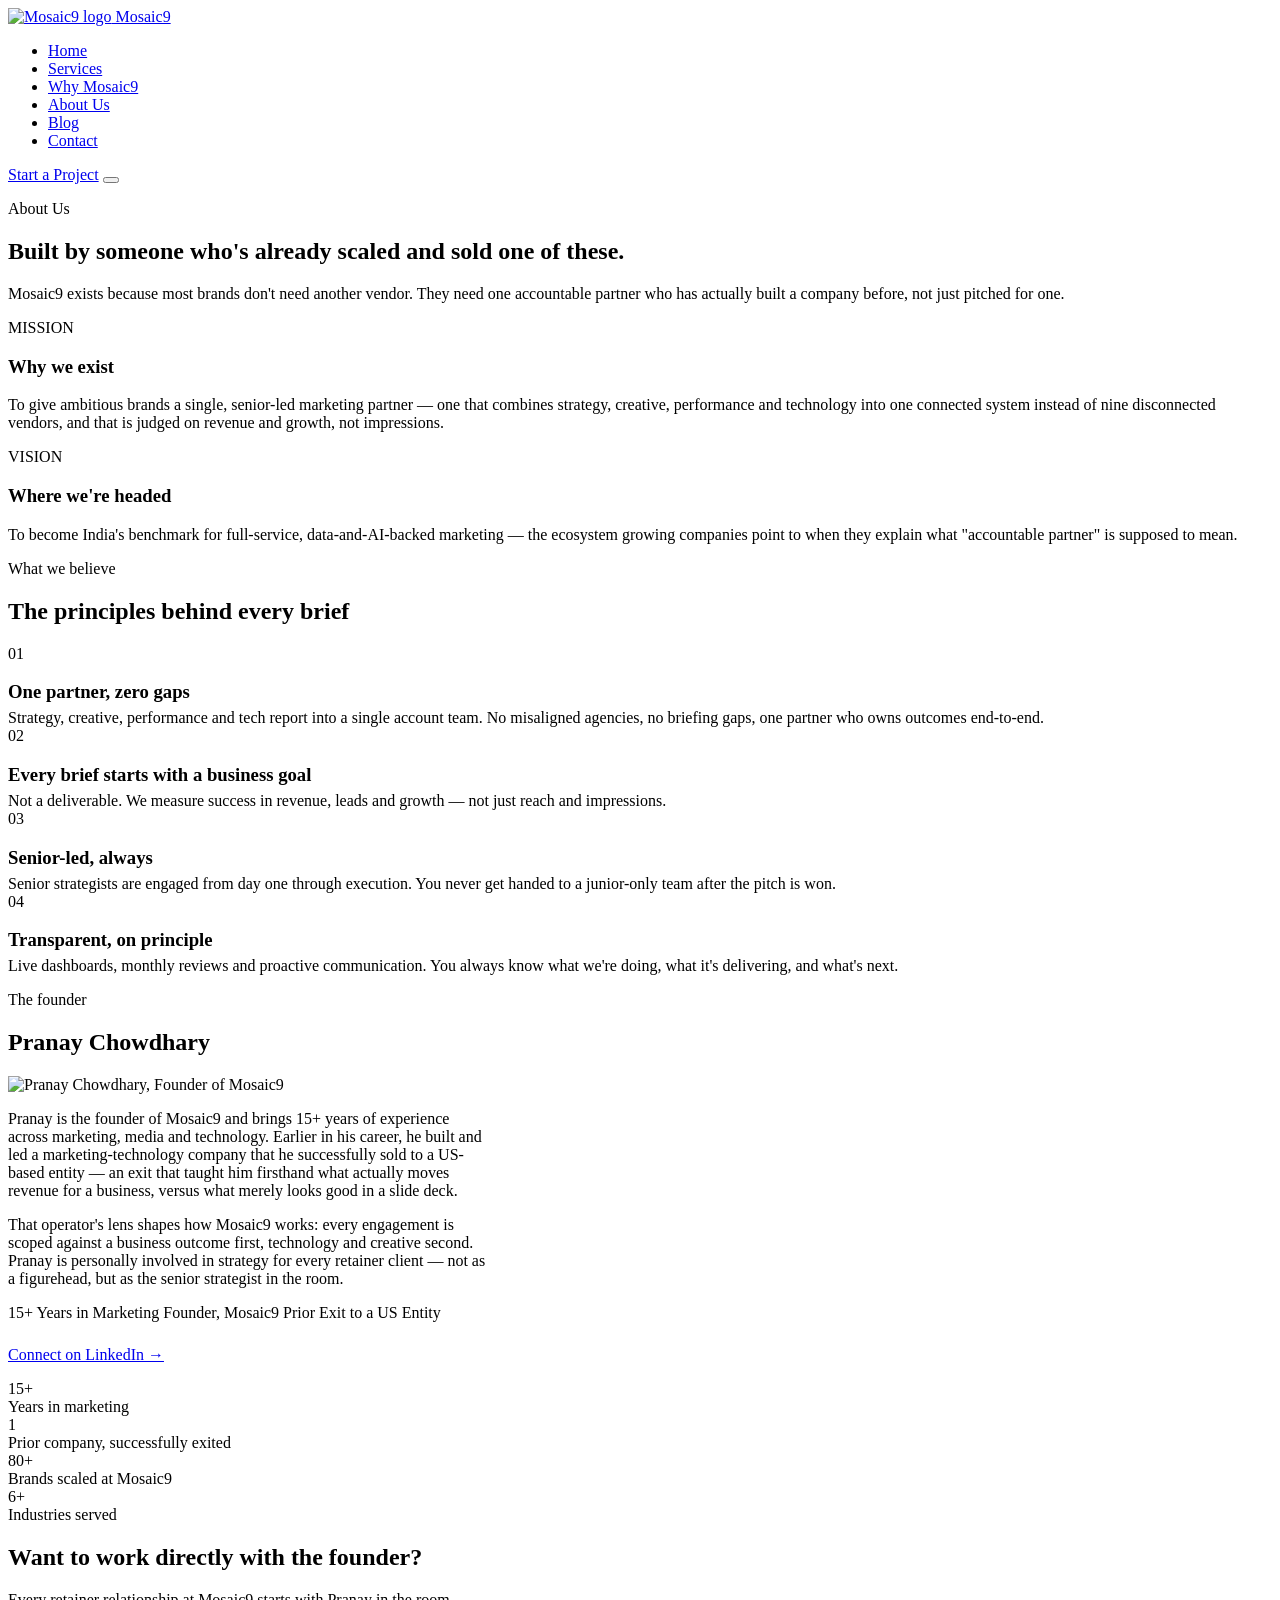
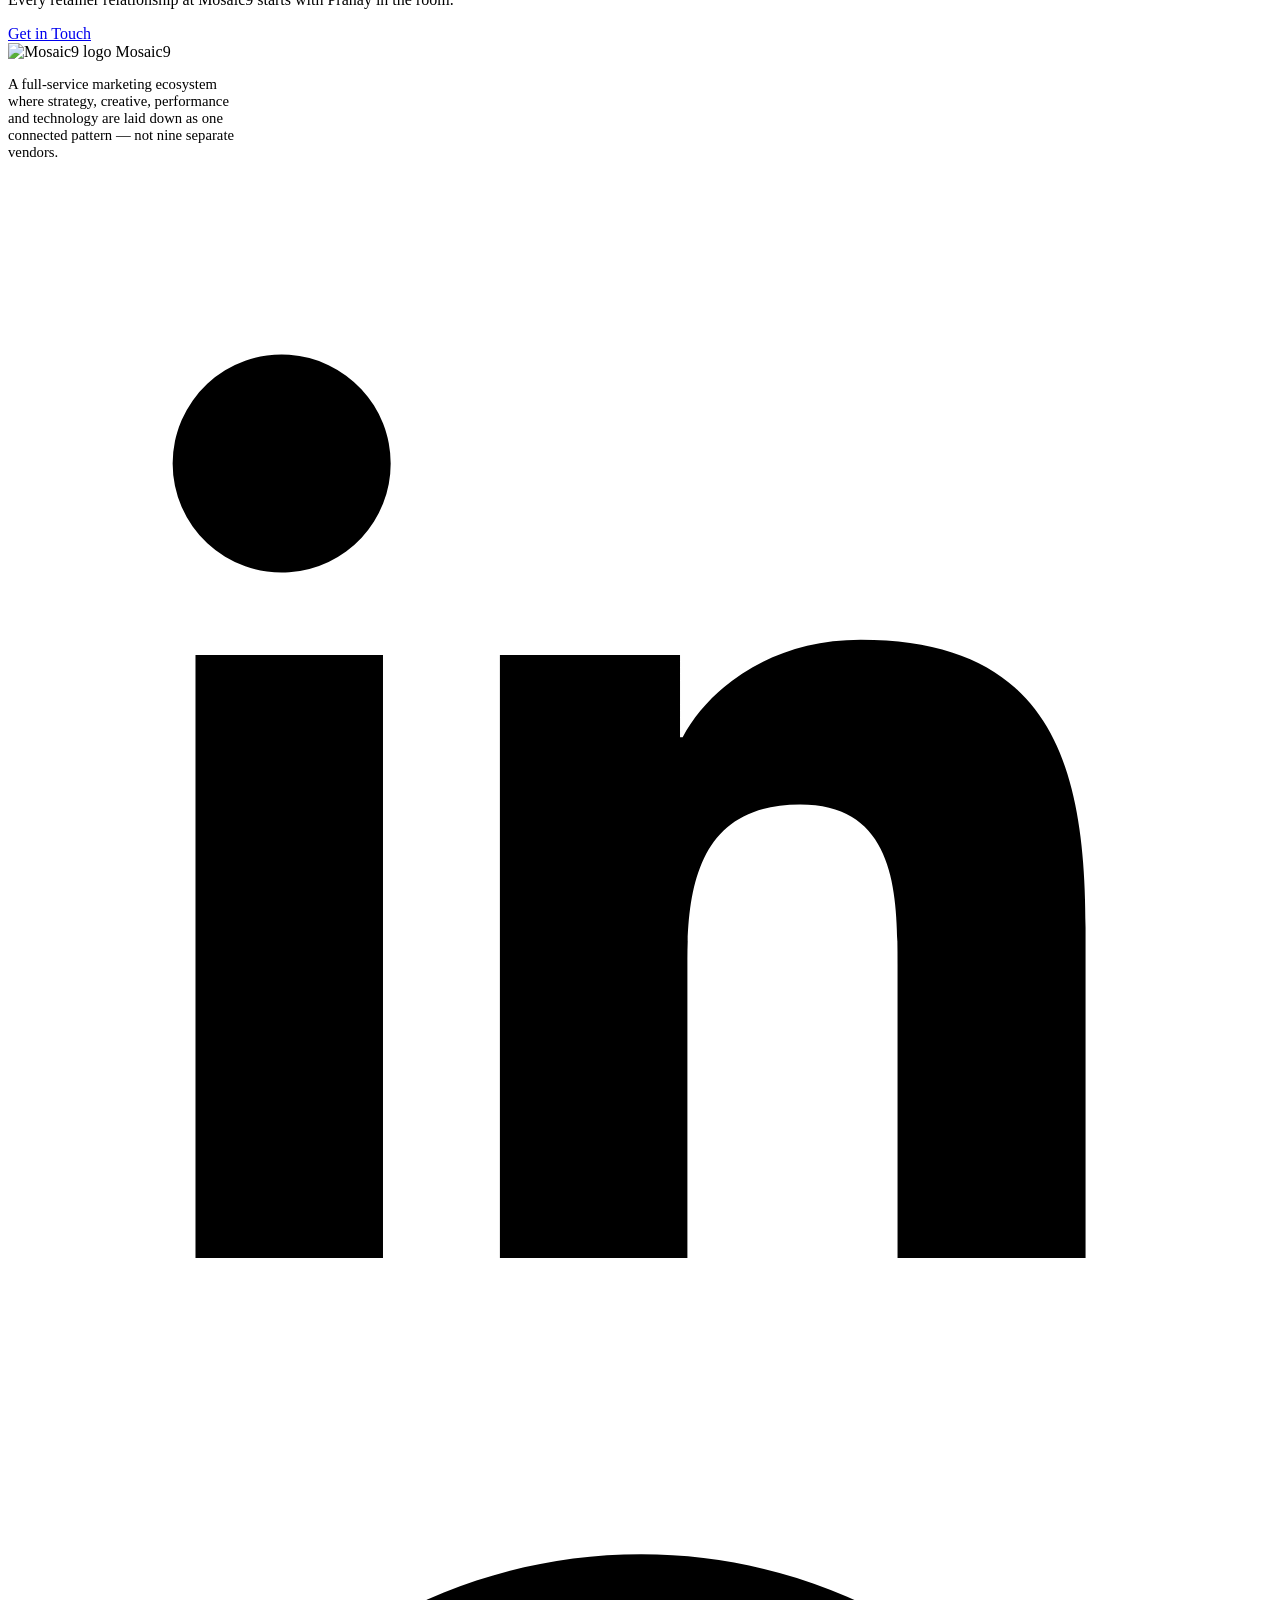
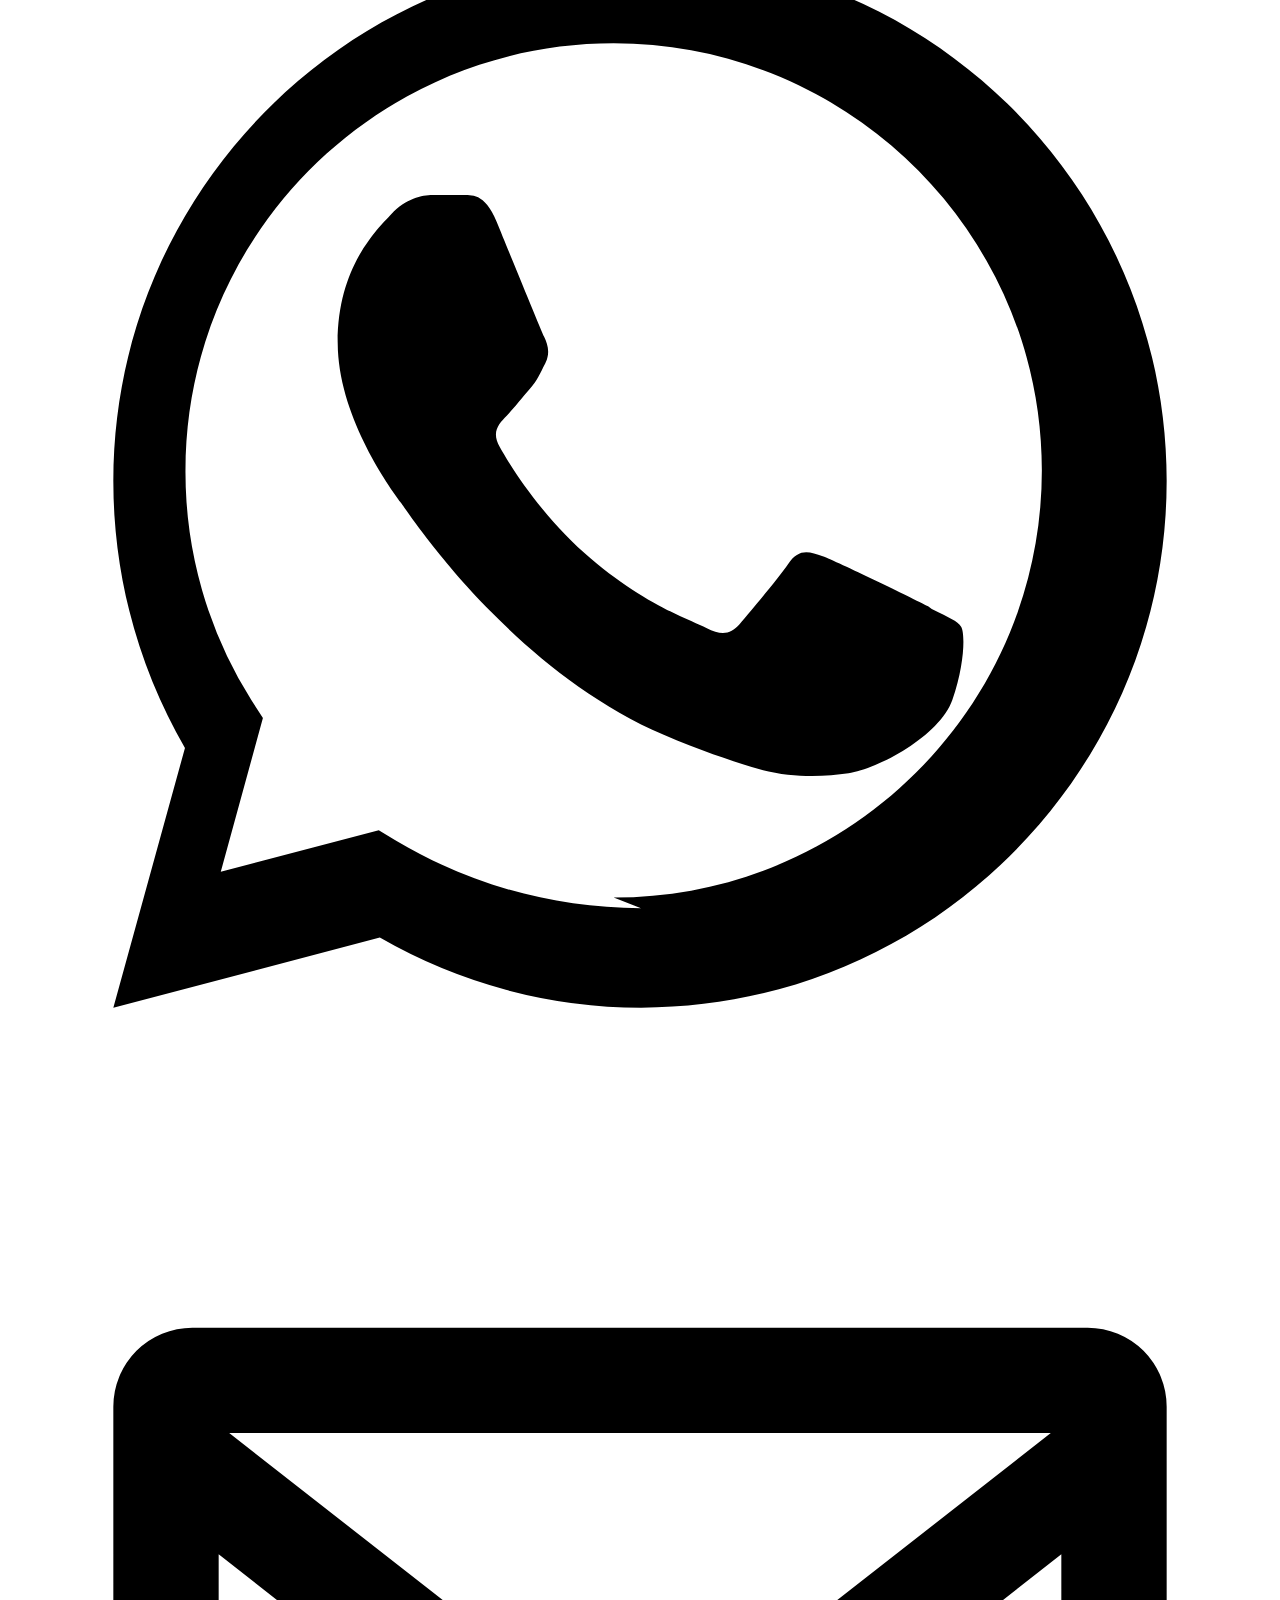
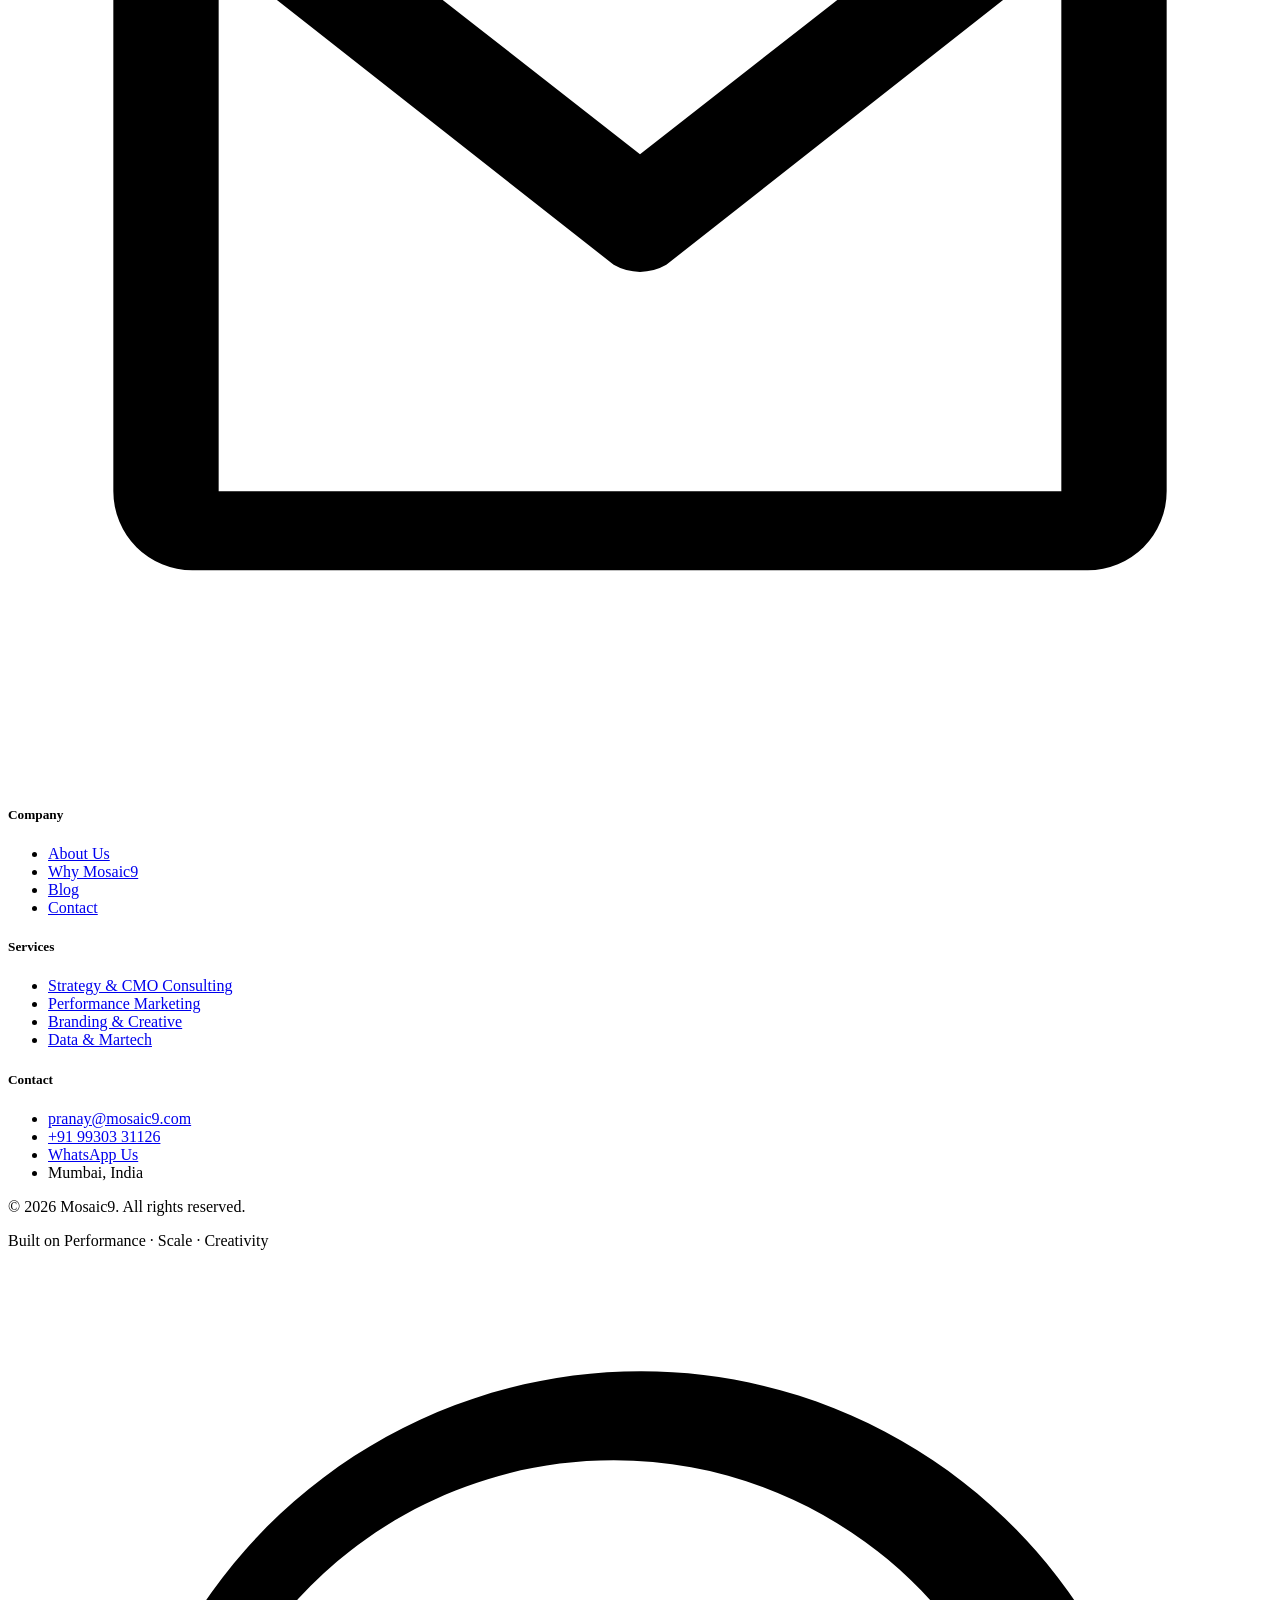
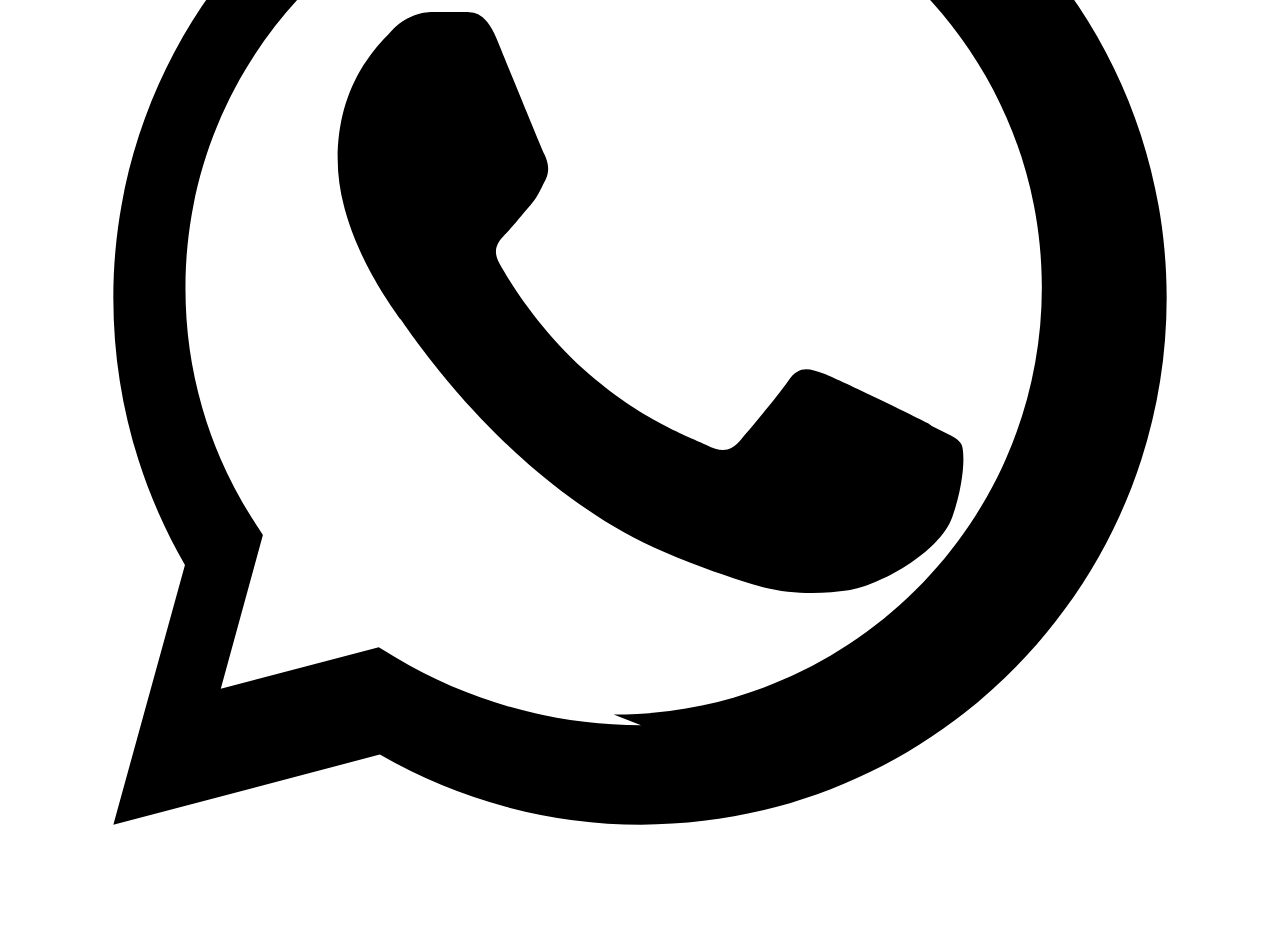
==== about.html @ f9e5839c "Add files via upload" ====
<!DOCTYPE html>
<html lang="en">
<head>
<meta charset="UTF-8">
<meta name="viewport" content="width=device-width, initial-scale=1.0">
<title>About Us | Mosaic9 &mdash; Founder-Led Marketing Ecosystem</title>
<meta name="description" content="Meet Mosaic9: a founder-led, full-service marketing ecosystem in Mumbai. Learn our mission, vision, and the story of founder Pranay Chowdhary, 15+ years in marketing.">
<link rel="canonical" href="https://mosaic9.com/about.html">
<meta name="robots" content="index, follow">
<meta name="theme-color" content="#2A1B4D">

<meta property="og:type" content="website">
<meta property="og:title" content="About Us | Mosaic9 &mdash; Founder-Led Marketing Ecosystem">
<meta property="og:description" content="Meet Mosaic9: a founder-led, full-service marketing ecosystem in Mumbai. Learn our mission, vision, and the story of founder Pranay Chowdhary, 15+ years in marketing.">
<meta property="og:url" content="https://mosaic9.com/about.html">
<meta property="og:image" content="https://mosaic9.com/assets/favicon-512.png">
<meta property="og:site_name" content="Mosaic9">
<meta name="twitter:card" content="summary_large_image">
<meta name="twitter:title" content="About Us | Mosaic9 &mdash; Founder-Led Marketing Ecosystem">
<meta name="twitter:description" content="Meet Mosaic9: a founder-led, full-service marketing ecosystem in Mumbai. Learn our mission, vision, and the story of founder Pranay Chowdhary, 15+ years in marketing.">
<meta name="twitter:image" content="https://mosaic9.com/assets/favicon-512.png">

<link rel="icon" type="image/png" sizes="32x32" href="assets/favicon-32.png">
<link rel="icon" type="image/png" sizes="16x16" href="assets/favicon-16.png">
<link rel="apple-touch-icon" href="assets/favicon-180.png">
<link rel="stylesheet" href="css/style.css">
</head>
<body>
<header class="site-header">
  <nav class="nav">
    <a class="brand" href="index.html">
      <img src="assets/logo.png" alt="Mosaic9 logo">
      Mosaic9
    </a>
    <ul class="nav-links">
        <li><a href="index.html">Home</a></li>
        <li><a href="services.html">Services</a></li>
        <li><a href="why-mosaic9.html">Why Mosaic9</a></li>
        <li><a class="active" href="about.html">About Us</a></li>
        <li><a href="blog.html">Blog</a></li>
        <li><a href="contact.html">Contact</a></li>
    </ul>
    <div class="nav-cta">
      <a class="btn btn-primary" href="contact.html">Start a Project</a>
      <button class="nav-toggle" aria-label="Toggle menu" aria-expanded="false"><span></span></button>
    </div>
  </nav>
</header>

<section class="page-hero">
  <div class="tile-corner" aria-hidden="true"><div></div><div></div><div></div><div></div><div></div><div></div><div></div><div></div><div></div></div>
  <div class="container">
    <p class="eyebrow on-dark">About Us</p>
    <h1>Built by someone who's already scaled and sold one of these.</h1>
    <p class="lede">Mosaic9 exists because most brands don't need another vendor. They need one accountable partner who has actually built a company before, not just pitched for one.</p>
  </div>
</section>

<section class="bg-paper">
  <div class="container">
    <div class="grid grid-2" style="gap:56px;">
      <div class="card">
        <div class="tile-tag">MISSION</div>
        <h3>Why we exist</h3>
        <p>To give ambitious brands a single, senior-led marketing partner &mdash; one that combines strategy, creative, performance and technology into one connected system instead of nine disconnected vendors, and that is judged on revenue and growth, not impressions.</p>
      </div>
      <div class="card">
        <div class="tile-tag">VISION</div>
        <h3>Where we're headed</h3>
        <p>To become India's benchmark for full-service, data-and-AI-backed marketing &mdash; the ecosystem growing companies point to when they explain what "accountable partner" is supposed to mean.</p>
      </div>
    </div>
  </div>
</section>

<section class="bg-mist">
  <div class="container">
    <div class="section-head center">
      <p class="eyebrow" style="justify-content:center;">What we believe</p>
      <h2>The principles behind every brief</h2>
    </div>
    <div>
      <div class="value-row">
        <div class="mark">01</div>
        <div>
          <h3 style="margin-bottom:6px;">One partner, zero gaps</h3>
          <p style="color:var(--muted); margin:0;">Strategy, creative, performance and tech report into a single account team. No misaligned agencies, no briefing gaps, one partner who owns outcomes end-to-end.</p>
        </div>
      </div>
      <div class="value-row">
        <div class="mark">02</div>
        <div>
          <h3 style="margin-bottom:6px;">Every brief starts with a business goal</h3>
          <p style="color:var(--muted); margin:0;">Not a deliverable. We measure success in revenue, leads and growth &mdash; not just reach and impressions.</p>
        </div>
      </div>
      <div class="value-row">
        <div class="mark">03</div>
        <div>
          <h3 style="margin-bottom:6px;">Senior-led, always</h3>
          <p style="color:var(--muted); margin:0;">Senior strategists are engaged from day one through execution. You never get handed to a junior-only team after the pitch is won.</p>
        </div>
      </div>
      <div class="value-row">
        <div class="mark">04</div>
        <div>
          <h3 style="margin-bottom:6px;">Transparent, on principle</h3>
          <p style="color:var(--muted); margin:0;">Live dashboards, monthly reviews and proactive communication. You always know what we're doing, what it's delivering, and what's next.</p>
        </div>
      </div>
    </div>
  </div>
</section>

<section class="bg-paper">
  <div class="container">
    <div class="section-head">
      <p class="eyebrow">The founder</p>
      <h2>Pranay Chowdhary</h2>
    </div>
    <div class="founder">
      <div class="founder-photo">
        <img src="assets/founder-pranay.jpg" alt="Pranay Chowdhary, Founder of Mosaic9">
      </div>
      <div>
        <p class="lede" style="max-width:60ch;">Pranay is the founder of Mosaic9 and brings 15+ years of experience across marketing, media and technology. Earlier in his career, he built and led a marketing-technology company that he successfully sold to a US-based entity &mdash; an exit that taught him firsthand what actually moves revenue for a business, versus what merely looks good in a slide deck.</p>
        <p style="max-width:60ch; color:var(--muted);">That operator's lens shapes how Mosaic9 works: every engagement is scoped against a business outcome first, technology and creative second. Pranay is personally involved in strategy for every retainer client &mdash; not as a figurehead, but as the senior strategist in the room.</p>
        <div class="founder-cred">
          <span>15+ Years in Marketing</span>
          <span>Founder, Mosaic9</span>
          <span>Prior Exit to a US Entity</span>
        </div>
        <p style="margin-top:24px;">
          <a class="btn btn-ghost" href="https://www.linkedin.com/in/pranaychowdhary" target="_blank" rel="noopener">Connect on LinkedIn &rarr;</a>
        </p>
      </div>
    </div>
  </div>
</section>

<section class="bg-deep">
  <div class="container">
    <div class="grid grid-4">
      <div class="stat"><div class="num">15+</div><div class="label">Years in marketing</div></div>
      <div class="stat"><div class="num">1</div><div class="label">Prior company, successfully exited</div></div>
      <div class="stat"><div class="num">80+</div><div class="label">Brands scaled at Mosaic9</div></div>
      <div class="stat"><div class="num">6+</div><div class="label">Industries served</div></div>
    </div>
  </div>
</section>

<section class="bg-paper">
  <div class="container">
    <div class="cta-band">
      <h2>Want to work directly with the founder?</h2>
      <p>Every retainer relationship at Mosaic9 starts with Pranay in the room.</p>
      <div class="cta-actions">
        <a class="btn btn-on-dark" href="contact.html">Get in Touch</a>
      </div>
    </div>
  </div>
</section>
<footer class="site-footer">
  <div class="container">
    <div class="footer-grid">
      <div>
        <div class="footer-brand">
          <img src="assets/logo.png" alt="Mosaic9 logo">
          <span>Mosaic9</span>
        </div>
        <p style="max-width:32ch; font-size:0.92rem;">A full-service marketing ecosystem where strategy, creative, performance and technology are laid down as one connected pattern &mdash; not nine separate vendors.</p>
        <div class="social-row" style="margin-top:20px;">
          <a href="https://www.linkedin.com/company/mosaic9-mediatech" target="_blank" rel="noopener" aria-label="LinkedIn"><svg viewBox="0 0 24 24"><path d="M20.45 20.45h-3.56v-5.57c0-1.33-.02-3.04-1.85-3.04-1.86 0-2.14 1.45-2.14 2.94v5.67H9.34V9h3.42v1.56h.05c.48-.9 1.64-1.85 3.38-1.85 3.6 0 4.27 2.37 4.27 5.46v6.28zM5.34 7.43a2.07 2.07 0 1 1 0-4.13 2.07 2.07 0 0 1 0 4.13zM7.12 20.45H3.56V9h3.56v11.45z"/></svg></a>
          <a href="https://wa.me/919930331126" target="_blank" rel="noopener" aria-label="WhatsApp"><svg viewBox="0 0 24 24"><path d="M17.47 14.38c-.29-.15-1.73-.85-2-.95-.27-.1-.46-.15-.66.15-.2.29-.75.94-.92 1.14-.17.19-.34.22-.63.07-.29-.15-1.22-.45-2.32-1.43-.86-.76-1.44-1.71-1.6-2-.17-.29-.02-.45.13-.6.13-.13.29-.34.44-.51.15-.17.19-.29.29-.48.1-.2.05-.36-.02-.51-.07-.15-.66-1.59-.9-2.18-.24-.57-.48-.5-.66-.51h-.56c-.2 0-.51.07-.78.36-.27.29-1.02 1-1.02 2.44s1.05 2.83 1.19 3.03c.15.19 2.06 3.15 5 4.42.7.3 1.24.48 1.67.61.7.22 1.34.19 1.84.12.56-.08 1.73-.71 1.97-1.39.24-.68.24-1.27.17-1.39-.07-.12-.27-.19-.56-.34z"/><path d="M12.02 2C6.5 2 2 6.48 2 12c0 1.85.5 3.58 1.36 5.07L2 22l5.06-1.33A9.94 9.94 0 0 0 12.02 22C17.52 22 22 17.52 22 12S17.52 2 12.02 2zm0 18.11c-1.7 0-3.29-.47-4.65-1.28l-.33-.2-3 .79.8-2.92-.22-.34a8.11 8.11 0 0 1-1.25-4.36c0-4.48 3.65-8.11 8.13-8.11 4.48 0 8.13 3.63 8.13 8.11 0 4.48-3.65 8.11-8.13 8.11z"/></svg></a>
          <a href="mailto:pranay@mosaic9.com" aria-label="Email"><svg viewBox="0 0 24 24"><path d="M2 5.5A1.5 1.5 0 0 1 3.5 4h17A1.5 1.5 0 0 1 22 5.5v13a1.5 1.5 0 0 1-1.5 1.5h-17A1.5 1.5 0 0 1 2 18.5v-13zm2.2.5 7.8 6.1L19.8 6H4.2zM20 8.3l-7.5 5.9a1 1 0 0 1-1 0L4 8.3v10.2h16V8.3z"/></svg></a>
        </div>
      </div>
      <div class="footer-col">
        <h5>Company</h5>
        <ul>
          <li><a href="about.html">About Us</a></li>
          <li><a href="why-mosaic9.html">Why Mosaic9</a></li>
          <li><a href="blog.html">Blog</a></li>
          <li><a href="contact.html">Contact</a></li>
        </ul>
      </div>
      <div class="footer-col">
        <h5>Services</h5>
        <ul>
          <li><a href="services.html#consulting">Strategy &amp; CMO Consulting</a></li>
          <li><a href="services.html#performance">Performance Marketing</a></li>
          <li><a href="services.html#brand">Branding &amp; Creative</a></li>
          <li><a href="services.html#data-martech">Data &amp; Martech</a></li>
        </ul>
      </div>
      <div class="footer-col">
        <h5>Contact</h5>
        <ul>
          <li><a href="mailto:pranay@mosaic9.com">pranay@mosaic9.com</a></li>
          <li><a href="tel:+919930331126">+91 99303 31126</a></li>
          <li><a href="https://wa.me/919930331126" target="_blank" rel="noopener">WhatsApp Us</a></li>
          <li>Mumbai, India</li>
        </ul>
      </div>
    </div>
    <div class="footer-bottom">
      <p>&copy; <span id="year"></span> Mosaic9. All rights reserved.</p>
      <p>Built on Performance &middot; Scale &middot; Creativity</p>
    </div>
  </div>
</footer>

<a class="wa-float" href="https://wa.me/919930331126" target="_blank" rel="noopener" aria-label="Chat on WhatsApp"><svg viewBox="0 0 24 24"><path d="M17.47 14.38c-.29-.15-1.73-.85-2-.95-.27-.1-.46-.15-.66.15-.2.29-.75.94-.92 1.14-.17.19-.34.22-.63.07-.29-.15-1.22-.45-2.32-1.43-.86-.76-1.44-1.71-1.6-2-.17-.29-.02-.45.13-.6.13-.13.29-.34.44-.51.15-.17.19-.29.29-.48.1-.2.05-.36-.02-.51-.07-.15-.66-1.59-.9-2.18-.24-.57-.48-.5-.66-.51h-.56c-.2 0-.51.07-.78.36-.27.29-1.02 1-1.02 2.44s1.05 2.83 1.19 3.03c.15.19 2.06 3.15 5 4.42.7.3 1.24.48 1.67.61.7.22 1.34.19 1.84.12.56-.08 1.73-.71 1.97-1.39.24-.68.24-1.27.17-1.39-.07-.12-.27-.19-.56-.34z"/><path d="M12.02 2C6.5 2 2 6.48 2 12c0 1.85.5 3.58 1.36 5.07L2 22l5.06-1.33A9.94 9.94 0 0 0 12.02 22C17.52 22 22 17.52 22 12S17.52 2 12.02 2zm0 18.11c-1.7 0-3.29-.47-4.65-1.28l-.33-.2-3 .79.8-2.92-.22-.34a8.11 8.11 0 0 1-1.25-4.36c0-4.48 3.65-8.11 8.13-8.11 4.48 0 8.13 3.63 8.13 8.11 0 4.48-3.65 8.11-8.13 8.11z"/></svg></a>

<script>document.getElementById('year').textContent = new Date().getFullYear();</script>
<script src="js/main.js"></script>
</body>
</html>
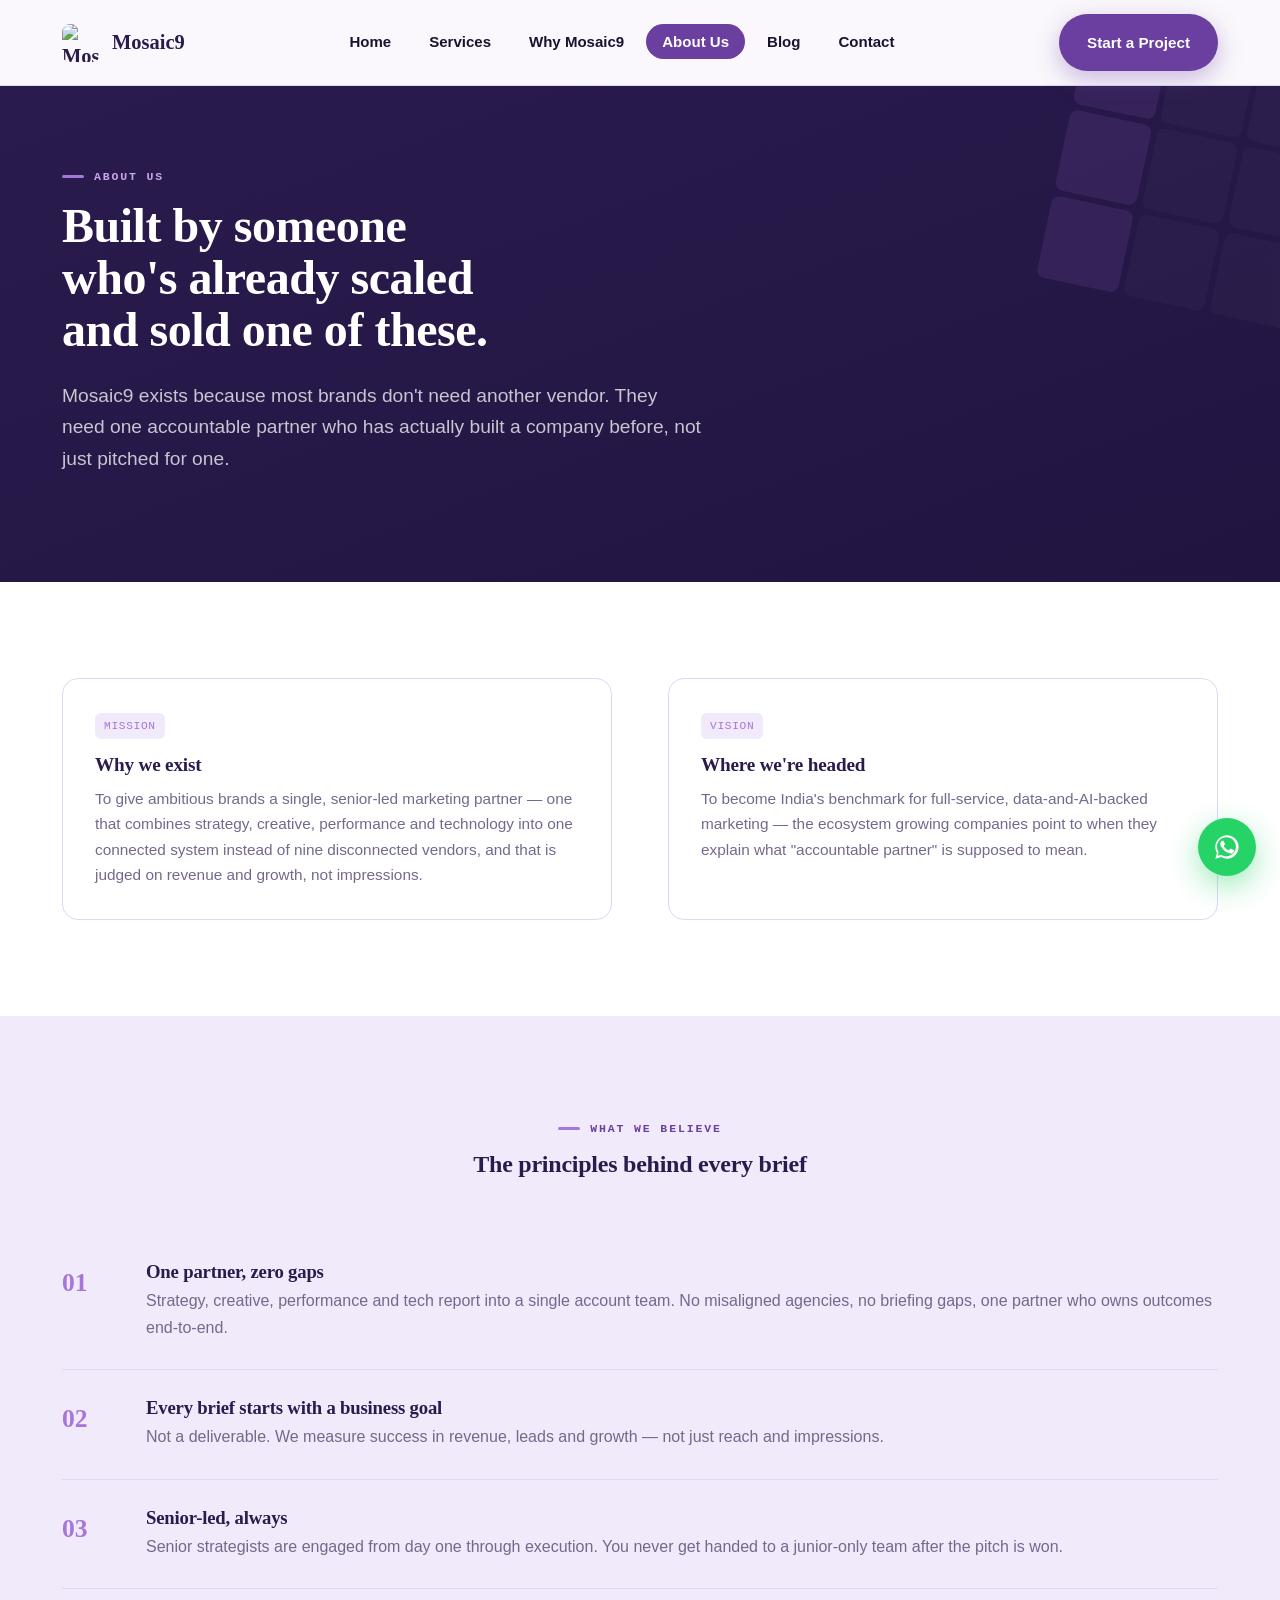
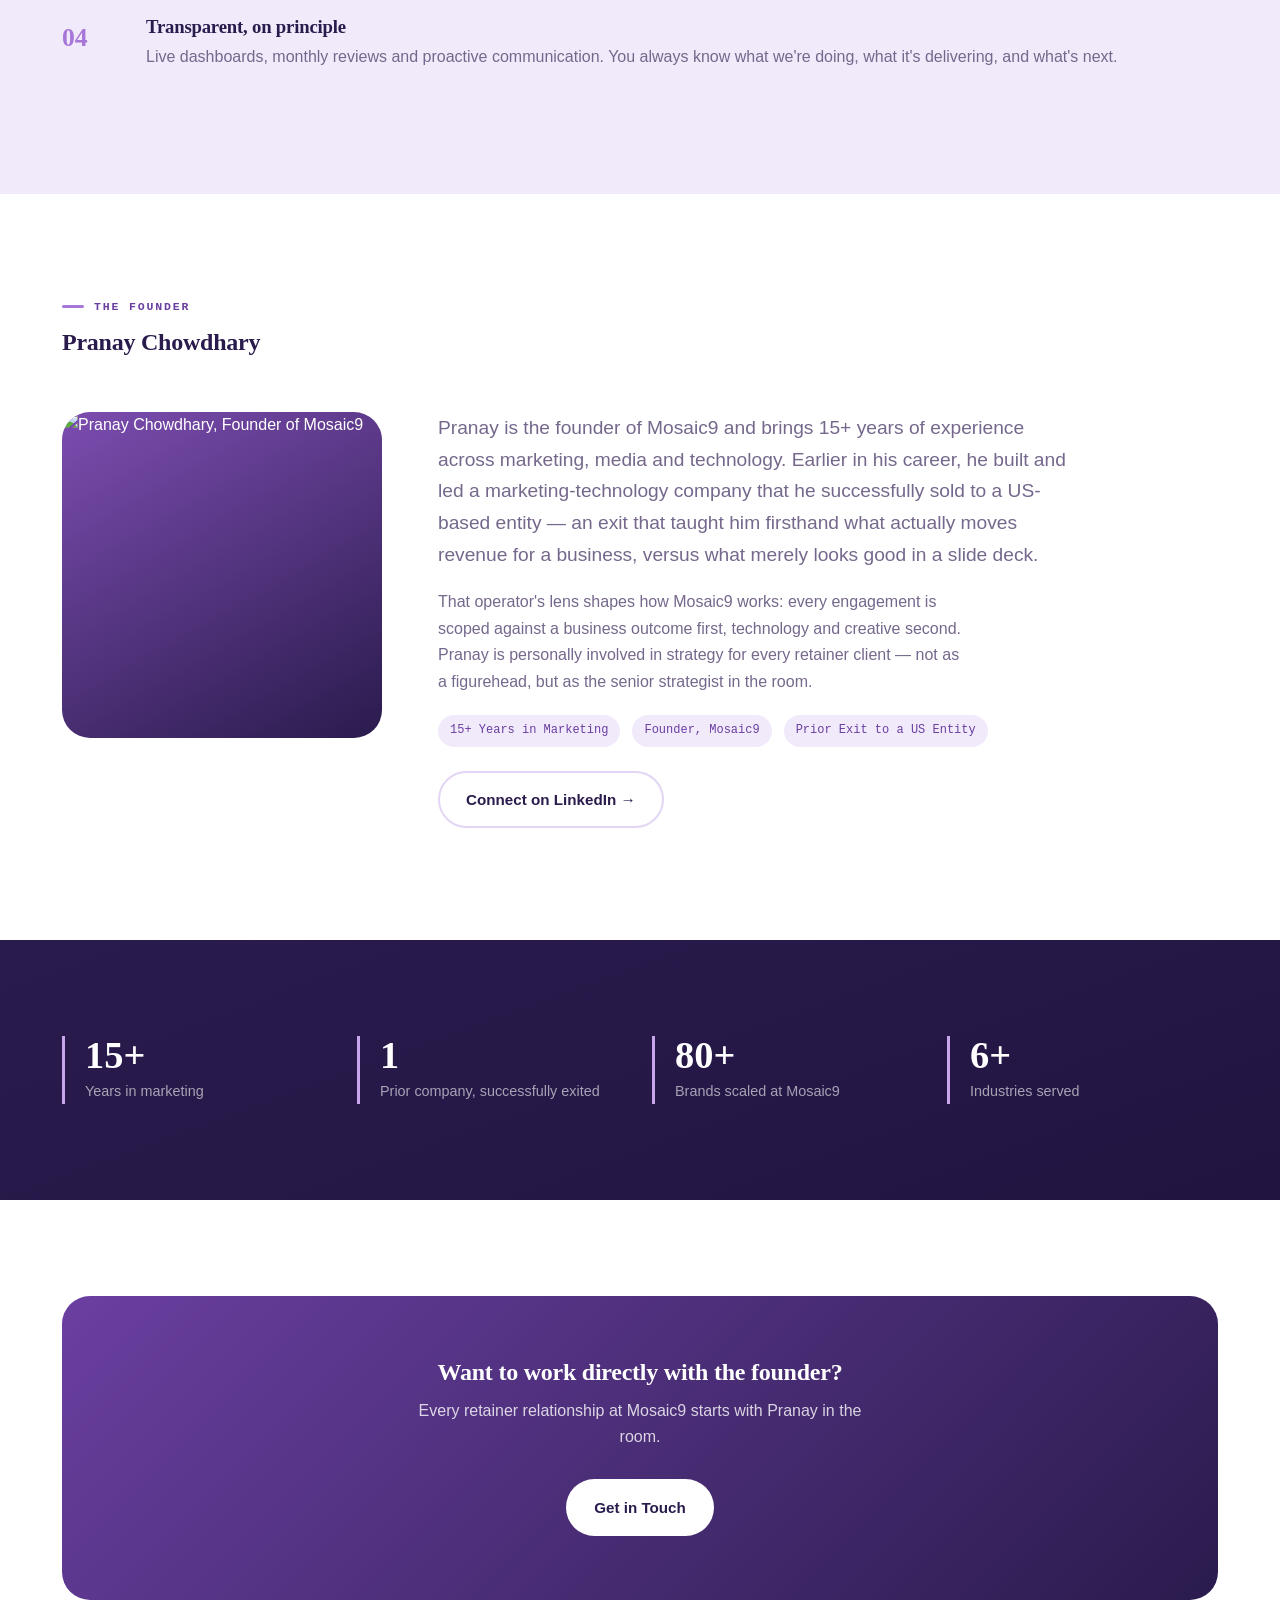
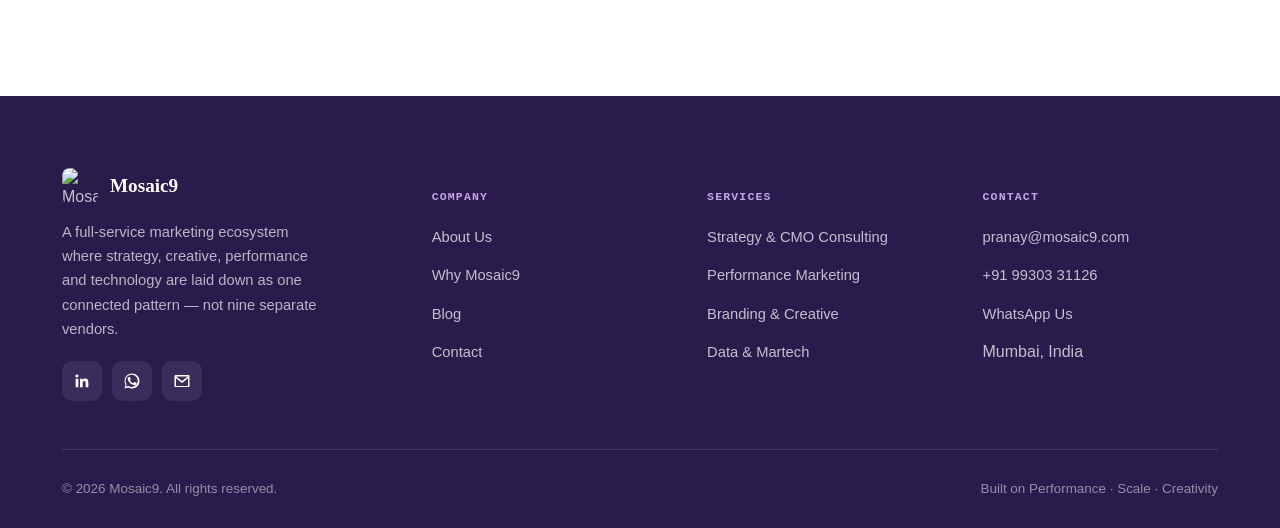
==== commit e91a9f49: "Update about.html" ====
--- a/about.html
+++ b/about.html
@@ -23,7 +23,7 @@
 <link rel="icon" type="image/png" sizes="32x32" href="assets/favicon-32.png">
 <link rel="icon" type="image/png" sizes="16x16" href="assets/favicon-16.png">
 <link rel="apple-touch-icon" href="assets/favicon-180.png">
-<link rel="stylesheet" href="css/style.css">
+<link rel="stylesheet" href="style.css">
 </head>
 <body>
 <header class="site-header">
@@ -213,6 +213,6 @@
 <a class="wa-float" href="https://wa.me/919930331126" target="_blank" rel="noopener" aria-label="Chat on WhatsApp"><svg viewBox="0 0 24 24"><path d="M17.47 14.38c-.29-.15-1.73-.85-2-.95-.27-.1-.46-.15-.66.15-.2.29-.75.94-.92 1.14-.17.19-.34.22-.63.07-.29-.15-1.22-.45-2.32-1.43-.86-.76-1.44-1.71-1.6-2-.17-.29-.02-.45.13-.6.13-.13.29-.34.44-.51.15-.17.19-.29.29-.48.1-.2.05-.36-.02-.51-.07-.15-.66-1.59-.9-2.18-.24-.57-.48-.5-.66-.51h-.56c-.2 0-.51.07-.78.36-.27.29-1.02 1-1.02 2.44s1.05 2.83 1.19 3.03c.15.19 2.06 3.15 5 4.42.7.3 1.24.48 1.67.61.7.22 1.34.19 1.84.12.56-.08 1.73-.71 1.97-1.39.24-.68.24-1.27.17-1.39-.07-.12-.27-.19-.56-.34z"/><path d="M12.02 2C6.5 2 2 6.48 2 12c0 1.85.5 3.58 1.36 5.07L2 22l5.06-1.33A9.94 9.94 0 0 0 12.02 22C17.52 22 22 17.52 22 12S17.52 2 12.02 2zm0 18.11c-1.7 0-3.29-.47-4.65-1.28l-.33-.2-3 .79.8-2.92-.22-.34a8.11 8.11 0 0 1-1.25-4.36c0-4.48 3.65-8.11 8.13-8.11 4.48 0 8.13 3.63 8.13 8.11 0 4.48-3.65 8.11-8.13 8.11z"/></svg></a>
 
 <script>document.getElementById('year').textContent = new Date().getFullYear();</script>
-<script src="js/main.js"></script>
+<script src="main.js"></script>
 </body>
 </html>
--- a/style.css
+++ b/style.css
@@ -0,0 +1,867 @@
+/* ============================================================
+   MOSAIC9 — Design System
+   Palette: deep violets + warm off-white, tile/mosaic motif
+   Type: Fraunces (display serif) / Manrope (body) / IBM Plex Mono (utility)
+   ============================================================ */
+
+@import url('https://fonts.googleapis.com/css2?family=Fraunces:ital,opsz,wght@0,9..144,300;0,9..144,500;0,9..144,600;0,9..144,700;0,9..144,900;1,9..144,500&family=Manrope:wght@400;500;600;700;800&family=IBM+Plex+Mono:wght@400;500;600&display=swap');
+
+:root{
+  /* Core palette */
+  --ink:        #1B1230;
+  --deep:       #2A1B4D;
+  --deep-2:     #211441;
+  --royal:      #6A3FA0;
+  --royal-2:    #7C4DB0;
+  --accent:     #A776D9;
+  --accent-2:   #C9A6EC;
+  --cream:      #FAF8FC;
+  --paper:      #FFFFFF;
+  --mist:       #F1EAFB;
+  --mist-2:     #E7DCF7;
+  --muted:      #75688C;
+  --line:       #E2D6F4;
+
+  --font-display: 'Fraunces', 'Georgia', serif;
+  --font-body: 'Manrope', -apple-system, BlinkMacSystemFont, 'Segoe UI', sans-serif;
+  --font-mono: 'IBM Plex Mono', ui-monospace, monospace;
+
+  --radius-sm: 8px;
+  --radius-md: 16px;
+  --radius-lg: 28px;
+
+  --shadow-card: 0 2px 24px rgba(42, 27, 77, 0.08);
+  --shadow-lift: 0 16px 48px rgba(42, 27, 77, 0.16);
+
+  --max-w: 1220px;
+}
+
+*, *::before, *::after{ box-sizing: border-box; }
+html{ scroll-behavior: smooth; }
+html:focus-within{ scroll-behavior: smooth; }
+
+body{
+  margin: 0;
+  background: var(--cream);
+  color: var(--ink);
+  font-family: var(--font-body);
+  font-size: 16px;
+  line-height: 1.65;
+  -webkit-font-smoothing: antialiased;
+  overflow-x: hidden;
+}
+
+@media (prefers-reduced-motion: reduce){
+  *, *::before, *::after{
+    animation-duration: 0.001ms !important;
+    animation-iteration-count: 1 !important;
+    transition-duration: 0.001ms !important;
+    scroll-behavior: auto !important;
+  }
+}
+
+img{ max-width: 100%; display: block; }
+a{ color: inherit; text-decoration: none; }
+:focus-visible{ outline: 3px solid var(--accent); outline-offset: 3px; border-radius: 4px; }
+
+.container{
+  max-width: var(--max-w);
+  margin: 0 auto;
+  padding: 0 32px;
+}
+
+h1, h2, h3, h4{
+  font-family: var(--font-display);
+  font-weight: 600;
+  line-height: 1.08;
+  margin: 0 0 0.5em;
+  color: var(--deep);
+  letter-spacing: -0.01em;
+}
+h1{ font-weight: 700; }
+p{ margin: 0 0 1em; color: var(--ink); }
+.lede{ font-size: 1.2rem; color: var(--muted); max-width: 60ch; }
+
+.eyebrow{
+  font-family: var(--font-mono);
+  font-size: 0.72rem;
+  letter-spacing: 0.16em;
+  text-transform: uppercase;
+  color: var(--royal);
+  font-weight: 600;
+  display: inline-flex;
+  align-items: center;
+  gap: 10px;
+  margin-bottom: 14px;
+}
+.eyebrow::before{
+  content: '';
+  width: 22px; height: 3px;
+  background: var(--accent);
+  display: inline-block;
+  border-radius: 2px;
+}
+.eyebrow.on-dark{ color: var(--accent-2); }
+
+/* ---------- Buttons ---------- */
+.btn{
+  display: inline-flex;
+  align-items: center;
+  gap: 10px;
+  font-family: var(--font-body);
+  font-weight: 700;
+  font-size: 0.95rem;
+  padding: 14px 26px;
+  border-radius: 999px;
+  border: 2px solid transparent;
+  cursor: pointer;
+  transition: transform 0.25s ease, box-shadow 0.25s ease, background 0.25s ease, color 0.25s ease;
+  white-space: nowrap;
+}
+.btn-primary{
+  background: var(--royal);
+  color: #fff;
+  box-shadow: 0 8px 24px rgba(106, 63, 160, 0.35);
+}
+.btn-primary:hover{ background: var(--deep); transform: translateY(-2px); box-shadow: 0 12px 28px rgba(42,27,77,0.35); }
+.btn-ghost{
+  background: transparent;
+  color: var(--deep);
+  border-color: var(--line);
+}
+.btn-ghost:hover{ border-color: var(--royal); color: var(--royal); transform: translateY(-2px); }
+.btn-on-dark{ background: #fff; color: var(--deep); }
+.btn-on-dark:hover{ background: var(--accent-2); color: var(--deep); transform: translateY(-2px); }
+.btn-outline-on-dark{ background: transparent; color: #fff; border-color: rgba(255,255,255,0.4); }
+.btn-outline-on-dark:hover{ border-color: #fff; transform: translateY(-2px); }
+
+/* ============================================================
+   HEADER / NAV
+   ============================================================ */
+.site-header{
+  position: sticky;
+  top: 0;
+  z-index: 100;
+  background: rgba(250, 248, 252, 0.85);
+  backdrop-filter: blur(10px) saturate(140%);
+  border-bottom: 1px solid var(--line);
+}
+.nav{
+  display: flex;
+  align-items: center;
+  justify-content: space-between;
+  padding: 14px 32px;
+  max-width: var(--max-w);
+  margin: 0 auto;
+}
+.brand{
+  display: flex;
+  align-items: center;
+  gap: 12px;
+  font-family: var(--font-display);
+  font-weight: 700;
+  font-size: 1.28rem;
+  color: var(--deep);
+}
+.brand img{ height: 38px; width: 38px; border-radius: 8px; }
+.nav-links{
+  display: flex;
+  align-items: center;
+  gap: 6px;
+  list-style: none;
+  margin: 0; padding: 0;
+}
+.nav-links a{
+  padding: 9px 16px;
+  border-radius: 999px;
+  font-size: 0.94rem;
+  font-weight: 600;
+  color: var(--ink);
+  transition: background 0.2s ease, color 0.2s ease;
+}
+.nav-links a:hover{ background: var(--mist); color: var(--royal); }
+.nav-links a.active{ background: var(--royal); color: #fff; }
+.nav-cta{ display: flex; align-items: center; gap: 14px; }
+.nav-toggle{
+  display: none;
+  background: none; border: none; cursor: pointer;
+  width: 42px; height: 42px;
+  border-radius: 10px;
+  align-items: center; justify-content: center;
+}
+.nav-toggle span, .nav-toggle span::before, .nav-toggle span::after{
+  content: ''; display: block;
+  width: 22px; height: 2px; background: var(--deep);
+  position: relative; transition: 0.25s ease;
+}
+.nav-toggle span::before{ position: absolute; top: -7px; }
+.nav-toggle span::after{ position: absolute; top: 7px; }
+
+@media (max-width: 920px){
+  .nav-links{
+    position: fixed; inset: 68px 0 0 0;
+    background: var(--cream);
+    flex-direction: column;
+    align-items: stretch;
+    padding: 20px;
+    gap: 4px;
+    transform: translateX(100%);
+    transition: transform 0.35s ease;
+    overflow-y: auto;
+  }
+  .nav-links.open{ transform: translateX(0); }
+  .nav-links a{ padding: 14px 18px; font-size: 1.05rem; }
+  .nav-toggle{ display: flex; }
+  .nav-cta .btn-primary{ padding: 10px 18px; font-size: 0.85rem; }
+}
+
+/* ============================================================
+   MOSAIC TILE MOTIF (signature system)
+   ============================================================ */
+.tile-grid-bg{
+  position: absolute; inset: 0;
+  display: grid;
+  grid-template-columns: repeat(3, 1fr);
+  grid-template-rows: repeat(3, 1fr);
+  gap: 3px;
+  opacity: 0.5;
+  pointer-events: none;
+}
+.tile-grid-bg span{ background: rgba(255,255,255,0.03); }
+
+.tile-divider{
+  display: grid;
+  grid-template-columns: repeat(9, 1fr);
+  gap: 4px;
+  height: 8px;
+  margin: 0 auto 0;
+  max-width: 260px;
+}
+.tile-divider i{
+  background: var(--accent);
+  border-radius: 2px;
+  opacity: 0.35;
+}
+.tile-divider i:nth-child(3n+1){ opacity: 0.9; background: var(--royal); }
+.tile-divider i:nth-child(3n+2){ opacity: 0.55; }
+
+/* ============================================================
+   HERO — mosaic assembly animation
+   ============================================================ */
+.hero{
+  position: relative;
+  background: linear-gradient(160deg, var(--deep) 0%, var(--deep-2) 55%, #1c1038 100%);
+  color: #fff;
+  overflow: hidden;
+  padding: 64px 0 0;
+}
+.hero-inner{
+  max-width: var(--max-w);
+  margin: 0 auto;
+  padding: 40px 32px 90px;
+  display: grid;
+  grid-template-columns: 1.05fr 0.95fr;
+  gap: 56px;
+  align-items: center;
+}
+.hero h1{
+  color: #fff;
+  font-size: clamp(2.4rem, 4.4vw, 3.6rem);
+  margin-bottom: 22px;
+}
+.hero h1 em{
+  font-style: italic;
+  color: var(--accent-2);
+}
+.hero p.lede{ color: rgba(255,255,255,0.75); max-width: 52ch; }
+.hero-ctas{ display: flex; gap: 16px; margin-top: 32px; flex-wrap: wrap; }
+
+.mosaic-visual{
+  position: relative;
+  width: 100%;
+  aspect-ratio: 1/1;
+  max-width: 440px;
+  margin: 0 auto;
+}
+.mosaic-visual::after{
+  content: '';
+  position: absolute;
+  inset: -8px;
+  border-radius: 26px;
+  opacity: 0;
+  pointer-events: none;
+  box-shadow: 0 0 0 0 rgba(167,118,217,0.5);
+  animation: unifyPulse 1.5s ease-out 2.75s forwards;
+}
+.mosaic-visual .tiles{
+  position: absolute; inset: 0;
+  display: grid;
+  grid-template-columns: repeat(3, 1fr);
+  grid-template-rows: repeat(3, 1fr);
+  gap: 8px;
+  animation: tilesGapClose 1.1s ease-in-out 1.8s forwards;
+}
+.mosaic-visual .tile{
+  border-radius: 14px;
+  background: linear-gradient(135deg, var(--royal-2), var(--royal));
+  opacity: 0;
+  transform: scale(0.4) rotate(-8deg);
+  box-shadow: 0 10px 30px rgba(0,0,0,0.25);
+  perspective: 900px;
+  animation-name: tileIn, tileFuse;
+  animation-duration: 0.9s, 1.1s;
+  animation-timing-function: cubic-bezier(.2,.8,.3,1), ease-in-out;
+  animation-fill-mode: forwards, forwards;
+  animation-delay: 0s, 1.8s;
+}
+.mosaic-visual .tile-inner{
+  position: relative;
+  width: 100%; height: 100%;
+  transform-style: preserve-3d;
+  transition: transform 0.7s cubic-bezier(.4,.2,.2,1);
+}
+.mosaic-visual .tile:hover .tile-inner{ transform: rotateY(180deg); }
+.mosaic-visual .tile-face{
+  position: absolute; inset: 0;
+  backface-visibility: hidden;
+  -webkit-backface-visibility: hidden;
+  border-radius: inherit;
+  display: flex;
+  align-items: center;
+  justify-content: center;
+}
+.mosaic-visual .tile-back{
+  transform: rotateY(180deg);
+  padding: 8px;
+  text-align: center;
+}
+.mosaic-visual .tile-back span{
+  font-family: var(--font-body);
+  font-weight: 800;
+  font-size: 0.72rem;
+  line-height: 1.2;
+  letter-spacing: 0.01em;
+}
+.mosaic-visual .tile{ color: #fff; }
+.mosaic-visual .tile svg{ width: 44%; height: 44%; opacity: 0.95; filter: drop-shadow(0 2px 6px rgba(0,0,0,0.15)); }
+.mosaic-visual .tile:nth-child(1){ animation-delay: 0.05s, 1.8s; background: linear-gradient(135deg,#8452BE,#6A3FA0);}
+.mosaic-visual .tile:nth-child(2){ animation-delay: 0.15s, 1.8s; background: linear-gradient(135deg,#7C4DB0,#5A3486);}
+.mosaic-visual .tile:nth-child(3){ animation-delay: 0.25s, 1.8s; background: linear-gradient(135deg,#9A66CE,#6A3FA0);}
+.mosaic-visual .tile:nth-child(4){ animation-delay: 0.35s, 1.8s; background: linear-gradient(135deg,#6A3FA0,#4B2C74);}
+.mosaic-visual .tile:nth-child(5){ animation-delay: 0.45s, 1.8s; background: var(--accent); box-shadow: 0 0 40px rgba(167,118,217,0.55);}
+.mosaic-visual .tile:nth-child(6){ animation-delay: 0.55s, 1.8s; background: linear-gradient(135deg,#6A3FA0,#4B2C74);}
+.mosaic-visual .tile:nth-child(7){ animation-delay: 0.65s, 1.8s; background: linear-gradient(135deg,#9A66CE,#6A3FA0);}
+.mosaic-visual .tile:nth-child(8){ animation-delay: 0.75s, 1.8s; background: linear-gradient(135deg,#7C4DB0,#5A3486);}
+.mosaic-visual .tile:nth-child(9){ animation-delay: 0.85s, 1.8s; background: linear-gradient(135deg,#8452BE,#6A3FA0);}
+
+@keyframes tileIn{
+  to{ opacity: 1; transform: scale(1) rotate(0deg); }
+}
+@keyframes tileFuse{
+  0%{ border-radius: 14px; }
+  100%{ border-radius: 4px; }
+}
+@keyframes tilesGapClose{
+  0%{ gap: 8px; }
+  100%{ gap: 2px; }
+}
+@keyframes unifyPulse{
+  0%{ box-shadow: 0 0 0 0 rgba(167,118,217,0.5); opacity: 1; }
+  100%{ box-shadow: 0 0 0 22px rgba(167,118,217,0); opacity: 0; }
+}
+.mosaic-visual .tile:hover{ transform: scale(1.06); transition: transform 0.3s ease; z-index: 2; }
+
+@media (prefers-reduced-motion: reduce){
+  .mosaic-visual .tile{ animation: none; opacity: 1; transform: none; }
+  .mosaic-visual .tiles{ animation: none; gap: 2px; }
+  .mosaic-visual::after{ animation: none; opacity: 0; }
+}
+
+/* ============================================================
+   SECTIONS
+   ============================================================ */
+section{ padding: 96px 0; }
+.section-head{ max-width: 680px; margin-bottom: 56px; }
+.section-head.center{ margin-left: auto; margin-right: auto; text-align: center; }
+.bg-mist{ background: var(--mist); }
+.bg-deep{ background: linear-gradient(160deg, var(--deep) 0%, var(--deep-2) 100%); color: #fff; }
+.bg-deep h2, .bg-deep h3{ color: #fff; }
+.bg-deep p{ color: rgba(255,255,255,0.78); }
+.bg-paper{ background: var(--paper); }
+
+/* ---------- Grid / Cards ---------- */
+.grid{ display: grid; gap: 24px; }
+.grid-2{ grid-template-columns: repeat(2, 1fr); }
+.grid-3{ grid-template-columns: repeat(3, 1fr); }
+.grid-4{ grid-template-columns: repeat(4, 1fr); }
+
+.card{
+  background: var(--paper);
+  border: 1px solid var(--line);
+  border-radius: var(--radius-md);
+  padding: 32px;
+  transition: transform 0.3s ease, box-shadow 0.3s ease, border-color 0.3s ease;
+  position: relative;
+}
+.card:hover{ transform: translateY(-6px); box-shadow: var(--shadow-lift); border-color: transparent; }
+.card .tile-tag{
+  font-family: var(--font-mono);
+  font-size: 0.7rem;
+  color: var(--accent);
+  background: var(--mist);
+  border-radius: 6px;
+  padding: 4px 9px;
+  display: inline-block;
+  margin-bottom: 16px;
+  letter-spacing: 0.06em;
+}
+.card h3{ font-size: 1.2rem; margin-bottom: 10px; }
+.card p{ color: var(--muted); font-size: 0.96rem; margin-bottom: 0; }
+.card-icon{
+  width: 52px; height: 52px;
+  border-radius: 14px;
+  background: linear-gradient(150deg, var(--mist) 0%, var(--mist-2) 100%);
+  display: flex; align-items: center; justify-content: center;
+  margin-bottom: 18px;
+  color: var(--royal);
+  transition: transform 0.3s ease, background 0.3s ease;
+}
+.card:hover .card-icon{ transform: scale(1.06) rotate(-2deg); background: linear-gradient(150deg, var(--royal) 0%, var(--deep) 100%); color: #fff; }
+.card-icon svg{ width: 30px; height: 30px; display: block; }
+.card-dark .card-icon{ background: rgba(255,255,255,0.1); color: #fff; }
+
+.card-dark{
+  background: rgba(255,255,255,0.05);
+  border: 1px solid rgba(255,255,255,0.1);
+}
+.card-dark:hover{ background: rgba(255,255,255,0.08); }
+.card-dark h3{ color: #fff; }
+.card-dark p{ color: rgba(255,255,255,0.7); }
+
+/* ---------- Stats ---------- */
+.stat-strip{
+  display: grid;
+  grid-template-columns: repeat(4, 1fr);
+  gap: 20px;
+}
+.stat{
+  border-left: 3px solid var(--accent);
+  padding-left: 20px;
+}
+.stat .num{ font-family: var(--font-display); font-size: 2.4rem; font-weight: 700; color: var(--deep); line-height: 1; }
+.bg-deep .stat .num{ color: #fff; }
+.stat .label{ color: var(--muted); font-size: 0.9rem; margin-top: 6px; }
+.bg-deep .stat .label{ color: rgba(255,255,255,0.6); }
+.bg-deep .stat{ border-color: var(--accent-2); }
+
+/* ---------- Client logo strip ---------- */
+.logo-strip{
+  display: flex;
+  flex-wrap: wrap;
+  gap: 16px;
+  justify-content: center;
+}
+.logo-chip{
+  display: flex; align-items: center; gap: 10px;
+  background: var(--paper);
+  border: 1px solid var(--line);
+  border-radius: 12px;
+  padding: 16px 22px;
+  font-family: var(--font-display);
+  font-weight: 600;
+  font-size: 1rem;
+  color: var(--deep);
+  min-width: 170px;
+  justify-content: center;
+  transition: transform 0.25s ease, box-shadow 0.25s ease;
+}
+.logo-chip:hover{ transform: translateY(-4px); box-shadow: var(--shadow-card); }
+.logo-chip .dot{
+  width: 10px; height: 10px; border-radius: 3px;
+  background: var(--accent);
+  flex-shrink: 0;
+}
+.logo-chip-img{
+  padding: 14px 24px;
+  min-width: 150px;
+}
+.logo-chip-img img{
+  max-height: 40px;
+  max-width: 140px;
+  width: auto;
+  object-fit: contain;
+}
+
+/* ---------- Naming story / mosaic breakdown ---------- */
+.name-story{
+  display: grid;
+  grid-template-columns: 0.9fr 1.1fr;
+  gap: 64px;
+  align-items: center;
+}
+.tile-legend{
+  display: grid;
+  grid-template-columns: repeat(3, 1fr);
+  gap: 10px;
+}
+.tile-legend .cell{
+  aspect-ratio: 1;
+  border-radius: 12px;
+  background: var(--mist);
+  border: 1px solid var(--line);
+  display: flex;
+  flex-direction: column;
+  align-items: center;
+  justify-content: center;
+  text-align: center;
+  padding: 10px;
+  font-family: var(--font-mono);
+  font-size: 0.68rem;
+  color: var(--royal);
+  gap: 6px;
+  transition: background 0.25s ease, transform 0.25s ease;
+}
+.tile-legend .cell svg{ width: 40px; height: 40px; display: block; }
+.tile-legend .cell:hover{ background: var(--royal); color: #fff; transform: scale(1.04); }
+.tile-legend .cell strong{ font-family: var(--font-body); font-size: 0.78rem; color: var(--deep); text-transform: none; letter-spacing: 0; }
+.tile-legend .cell:hover strong{ color: #fff; }
+.tile-legend .cell:nth-child(5){ background: var(--royal); color: #fff; }
+.tile-legend .cell:nth-child(5) strong{ color: #fff; }
+
+/* ---------- Timeline / process (genuinely sequential) ---------- */
+.process-rail{
+  display: grid;
+  grid-template-columns: repeat(6, 1fr);
+  gap: 18px;
+}
+.process-step .idx{
+  font-family: var(--font-mono);
+  color: var(--accent);
+  font-size: 0.85rem;
+  margin-bottom: 10px;
+}
+.process-step h4{ font-size: 1rem; margin-bottom: 4px; }
+.process-step .when{ font-family: var(--font-mono); font-size: 0.72rem; color: var(--royal); margin-bottom: 10px; display: block; }
+.process-step p{ font-size: 0.88rem; color: var(--muted); }
+.process-rail-line{
+  grid-column: 1 / -1;
+  height: 2px;
+  background: var(--line);
+  position: relative;
+  margin-bottom: 8px;
+}
+
+/* ---------- Founder ---------- */
+.founder{
+  display: grid;
+  grid-template-columns: 320px 1fr;
+  gap: 56px;
+  align-items: start;
+}
+.founder-photo{
+  aspect-ratio: 1/1.02;
+  border-radius: var(--radius-lg);
+  background: linear-gradient(150deg, var(--royal-2), var(--deep));
+  display: flex; align-items: center; justify-content: center;
+  color: #fff;
+  position: relative;
+  overflow: hidden;
+}
+.founder-photo img{
+  width: 100%; height: 100%;
+  object-fit: cover;
+  object-position: center 15%;
+}
+.founder-photo .initials{
+  font-family: var(--font-display);
+  font-size: 5rem;
+  font-weight: 700;
+  opacity: 0.9;
+}
+.founder-photo .tile-grid-bg span{ border: 1px solid rgba(255,255,255,0.06); }
+.founder-cred{
+  display: flex; gap: 12px; margin-top: 20px; flex-wrap: wrap;
+}
+.founder-cred span{
+  font-family: var(--font-mono);
+  font-size: 0.75rem;
+  background: var(--mist);
+  color: var(--royal);
+  padding: 6px 12px;
+  border-radius: 999px;
+}
+
+/* ---------- Values ---------- */
+.value-row{
+  display: grid;
+  grid-template-columns: 60px 1fr;
+  gap: 24px;
+  padding: 28px 0;
+  border-bottom: 1px solid var(--line);
+}
+.value-row:last-child{ border-bottom: none; }
+.value-row .mark{ font-family: var(--font-display); font-size: 1.6rem; color: var(--accent); font-weight: 700; }
+
+/* ---------- Forms ---------- */
+.contact-wrap{
+  display: grid;
+  grid-template-columns: 1fr 1fr;
+  gap: 56px;
+  align-items: start;
+}
+.form-field{ margin-bottom: 20px; }
+.form-field label{
+  display: block;
+  font-weight: 700;
+  font-size: 0.88rem;
+  margin-bottom: 8px;
+  color: var(--deep);
+}
+.form-field input, .form-field textarea, .form-field select{
+  width: 100%;
+  padding: 14px 16px;
+  border-radius: var(--radius-sm);
+  border: 1.5px solid var(--line);
+  background: var(--paper);
+  font-family: var(--font-body);
+  font-size: 0.96rem;
+  color: var(--ink);
+  transition: border-color 0.2s ease, box-shadow 0.2s ease;
+}
+.form-field input:focus, .form-field textarea:focus, .form-field select:focus{
+  border-color: var(--royal);
+  box-shadow: 0 0 0 4px rgba(106,63,160,0.12);
+  outline: none;
+}
+.form-field textarea{ resize: vertical; min-height: 130px; }
+.form-note{
+  font-size: 0.82rem;
+  color: var(--muted);
+  margin-top: 10px;
+}
+.info-card{
+  background: var(--mist);
+  border-radius: var(--radius-md);
+  padding: 28px;
+  margin-bottom: 18px;
+}
+.info-card h4{ margin-bottom: 6px; font-size: 1.02rem; }
+.info-card p{ margin-bottom: 0; color: var(--muted); }
+.info-card a{ color: var(--royal); font-weight: 700; }
+
+/* ---------- Blog ---------- */
+.blog-card{
+  display: flex;
+  flex-direction: column;
+  height: 100%;
+}
+.blog-card .tag{
+  font-family: var(--font-mono);
+  font-size: 0.68rem;
+  letter-spacing: 0.08em;
+  text-transform: uppercase;
+  color: var(--royal);
+  background: var(--mist);
+  padding: 4px 10px;
+  border-radius: 6px;
+  display: inline-block;
+  margin-bottom: 14px;
+  width: fit-content;
+}
+.blog-card h3{ font-size: 1.15rem; }
+.blog-meta{
+  margin-top: auto;
+  padding-top: 16px;
+  font-size: 0.8rem;
+  color: var(--muted);
+  font-family: var(--font-mono);
+}
+.blog-cover{
+  height: 150px;
+  border-radius: var(--radius-sm);
+  margin-bottom: 20px;
+  background: linear-gradient(135deg, var(--mist-2), var(--accent-2));
+  position: relative;
+  overflow: hidden;
+  display: flex;
+  align-items: center;
+  justify-content: center;
+  color: var(--deep);
+}
+.blog-cover svg{ width: 76px; height: 76px; filter: drop-shadow(0 4px 10px rgba(42,27,77,0.18)); }
+
+article.post{
+  max-width: 760px;
+  margin: 0 auto;
+}
+article.post h1{ font-size: clamp(1.9rem, 3.4vw, 2.6rem); }
+article.post .post-meta{
+  font-family: var(--font-mono);
+  font-size: 0.82rem;
+  color: var(--muted);
+  margin-bottom: 32px;
+  display: flex; gap: 16px; flex-wrap: wrap;
+}
+article.post h2{ font-size: 1.5rem; margin-top: 2em; }
+article.post h3{ font-size: 1.15rem; margin-top: 1.6em; }
+article.post p, article.post li{ color: #382C55; font-size: 1.04rem; }
+article.post ul, article.post ol{ padding-left: 1.3em; }
+article.post blockquote{
+  margin: 32px 0; padding: 4px 0 4px 24px;
+  border-left: 3px solid var(--accent);
+  font-family: var(--font-display);
+  font-style: italic;
+  font-size: 1.2rem;
+  color: var(--deep);
+}
+
+/* ---------- CTA band ---------- */
+.cta-band{
+  background: linear-gradient(135deg, var(--royal) 0%, var(--deep) 100%);
+  border-radius: var(--radius-lg);
+  padding: 64px;
+  color: #fff;
+  text-align: center;
+  position: relative;
+  overflow: hidden;
+}
+.cta-band h2{ color: #fff; }
+.cta-band p{ color: rgba(255,255,255,0.8); max-width: 52ch; margin-left: auto; margin-right: auto; }
+.cta-actions{ display: flex; gap: 16px; justify-content: center; margin-top: 28px; flex-wrap: wrap; }
+
+/* ============================================================
+   FOOTER
+   ============================================================ */
+.site-footer{
+  background: var(--deep);
+  color: rgba(255,255,255,0.72);
+  padding: 72px 0 28px;
+}
+.footer-grid{
+  display: grid;
+  grid-template-columns: 1.4fr 1fr 1fr 1fr;
+  gap: 40px;
+  padding-bottom: 48px;
+  border-bottom: 1px solid rgba(255,255,255,0.12);
+}
+.footer-brand{ display: flex; align-items: center; gap: 12px; margin-bottom: 16px; }
+.footer-brand img{ height: 36px; width: 36px; border-radius: 8px; }
+.footer-brand span{ font-family: var(--font-display); font-weight: 700; font-size: 1.2rem; color: #fff; }
+.site-footer p{ color: rgba(255,255,255,0.68); }
+.footer-col h5{
+  font-family: var(--font-mono);
+  font-size: 0.72rem;
+  letter-spacing: 0.1em;
+  text-transform: uppercase;
+  color: var(--accent-2);
+  margin-bottom: 18px;
+}
+.footer-col ul{ list-style: none; margin: 0; padding: 0; display: flex; flex-direction: column; gap: 12px; }
+.footer-col a{ font-size: 0.92rem; transition: color 0.2s ease; }
+.footer-col a:hover{ color: #fff; }
+.footer-bottom{
+  display: flex; justify-content: space-between; align-items: center;
+  padding-top: 28px; flex-wrap: wrap; gap: 16px;
+}
+.footer-bottom p{ margin: 0; font-size: 0.84rem; color: rgba(255,255,255,0.5); }
+.social-row{ display: flex; gap: 10px; }
+.social-row a{
+  width: 40px; height: 40px;
+  border-radius: 10px;
+  background: rgba(255,255,255,0.08);
+  display: flex; align-items: center; justify-content: center;
+  transition: background 0.2s ease, transform 0.2s ease;
+}
+.social-row a:hover{ background: var(--accent); transform: translateY(-3px); }
+.social-row svg{ width: 18px; height: 18px; fill: #fff; }
+
+/* WhatsApp floating button */
+.wa-float{
+  position: fixed;
+  bottom: 24px; right: 24px;
+  width: 58px; height: 58px;
+  border-radius: 50%;
+  background: #25D366;
+  display: flex; align-items: center; justify-content: center;
+  box-shadow: 0 10px 30px rgba(37,211,102,0.45);
+  z-index: 200;
+  transition: transform 0.25s ease;
+}
+.wa-float:hover{ transform: scale(1.08); }
+.wa-float svg{ width: 28px; height: 28px; fill: #fff; }
+
+/* ---------- Page hero (interior pages) ---------- */
+.page-hero{
+  background: linear-gradient(160deg, var(--deep) 0%, var(--deep-2) 100%);
+  color: #fff;
+  padding: 74px 0 88px;
+  position: relative;
+  overflow: hidden;
+}
+.page-hero h1{ color: #fff; font-size: clamp(2.1rem, 3.8vw, 3rem); max-width: 18ch; }
+.page-hero p.lede{ color: rgba(255,255,255,0.75); }
+.page-hero .tile-corner{
+  position: absolute;
+  top: -40px; right: -40px;
+  width: 260px; height: 260px;
+  display: grid; grid-template-columns: repeat(3,1fr); gap: 6px;
+  opacity: 0.5;
+  transform: rotate(12deg);
+}
+.page-hero .tile-corner div{ background: rgba(255,255,255,0.06); border-radius: 8px; }
+.page-hero .tile-corner div:nth-child(3n+1){ background: rgba(167,118,217,0.25); }
+
+.page-hero-grid{
+  display: grid;
+  grid-template-columns: 1.15fr 0.85fr;
+  gap: 48px;
+  align-items: center;
+}
+.page-hero-grid .mosaic-visual{ max-width: 300px; margin: 0 auto; }
+@media (max-width: 860px){
+  .page-hero-grid{ grid-template-columns: 1fr; }
+  .page-hero-grid .mosaic-visual{ max-width: 220px; margin-top: 24px; }
+}
+
+/* ---------- Utility ---------- */
+.text-center{ text-align: center; }
+.mt-0{ margin-top: 0; }
+.flex-center{ display: flex; align-items: center; justify-content: center; }
+.divider-sm{ height: 1px; background: var(--line); margin: 40px 0; }
+.pill{
+  display: inline-block;
+  font-family: var(--font-mono);
+  font-size: 0.72rem;
+  background: var(--mist);
+  color: var(--royal);
+  padding: 6px 14px;
+  border-radius: 999px;
+  margin-bottom: 8px;
+}
+
+/* ============================================================
+   RESPONSIVE
+   ============================================================ */
+@media (max-width: 980px){
+  .hero-inner{ grid-template-columns: 1fr; gap: 40px; }
+  .mosaic-visual{ max-width: 320px; order: -1; }
+  .name-story{ grid-template-columns: 1fr; gap: 36px; }
+  .founder{ grid-template-columns: 1fr; }
+  .founder-photo{ max-width: 260px; }
+  .contact-wrap{ grid-template-columns: 1fr; }
+  .grid-2, .grid-3, .grid-4{ grid-template-columns: repeat(2, 1fr); }
+  .stat-strip{ grid-template-columns: repeat(2, 1fr); gap: 28px; }
+  .footer-grid{ grid-template-columns: 1fr 1fr; }
+  .process-rail{ grid-template-columns: repeat(3, 1fr); row-gap: 32px; }
+  .process-rail-line{ display: none; }
+}
+@media (max-width: 620px){
+  .container{ padding: 0 20px; }
+  section{ padding: 64px 0; }
+  .grid-2, .grid-3, .grid-4{ grid-template-columns: 1fr; }
+  .stat-strip{ grid-template-columns: 1fr 1fr; }
+  .footer-grid{ grid-template-columns: 1fr; }
+  .footer-bottom{ flex-direction: column; align-items: flex-start; }
+  .cta-band{ padding: 40px 24px; }
+  .process-rail{ grid-template-columns: 1fr 1fr; }
+}
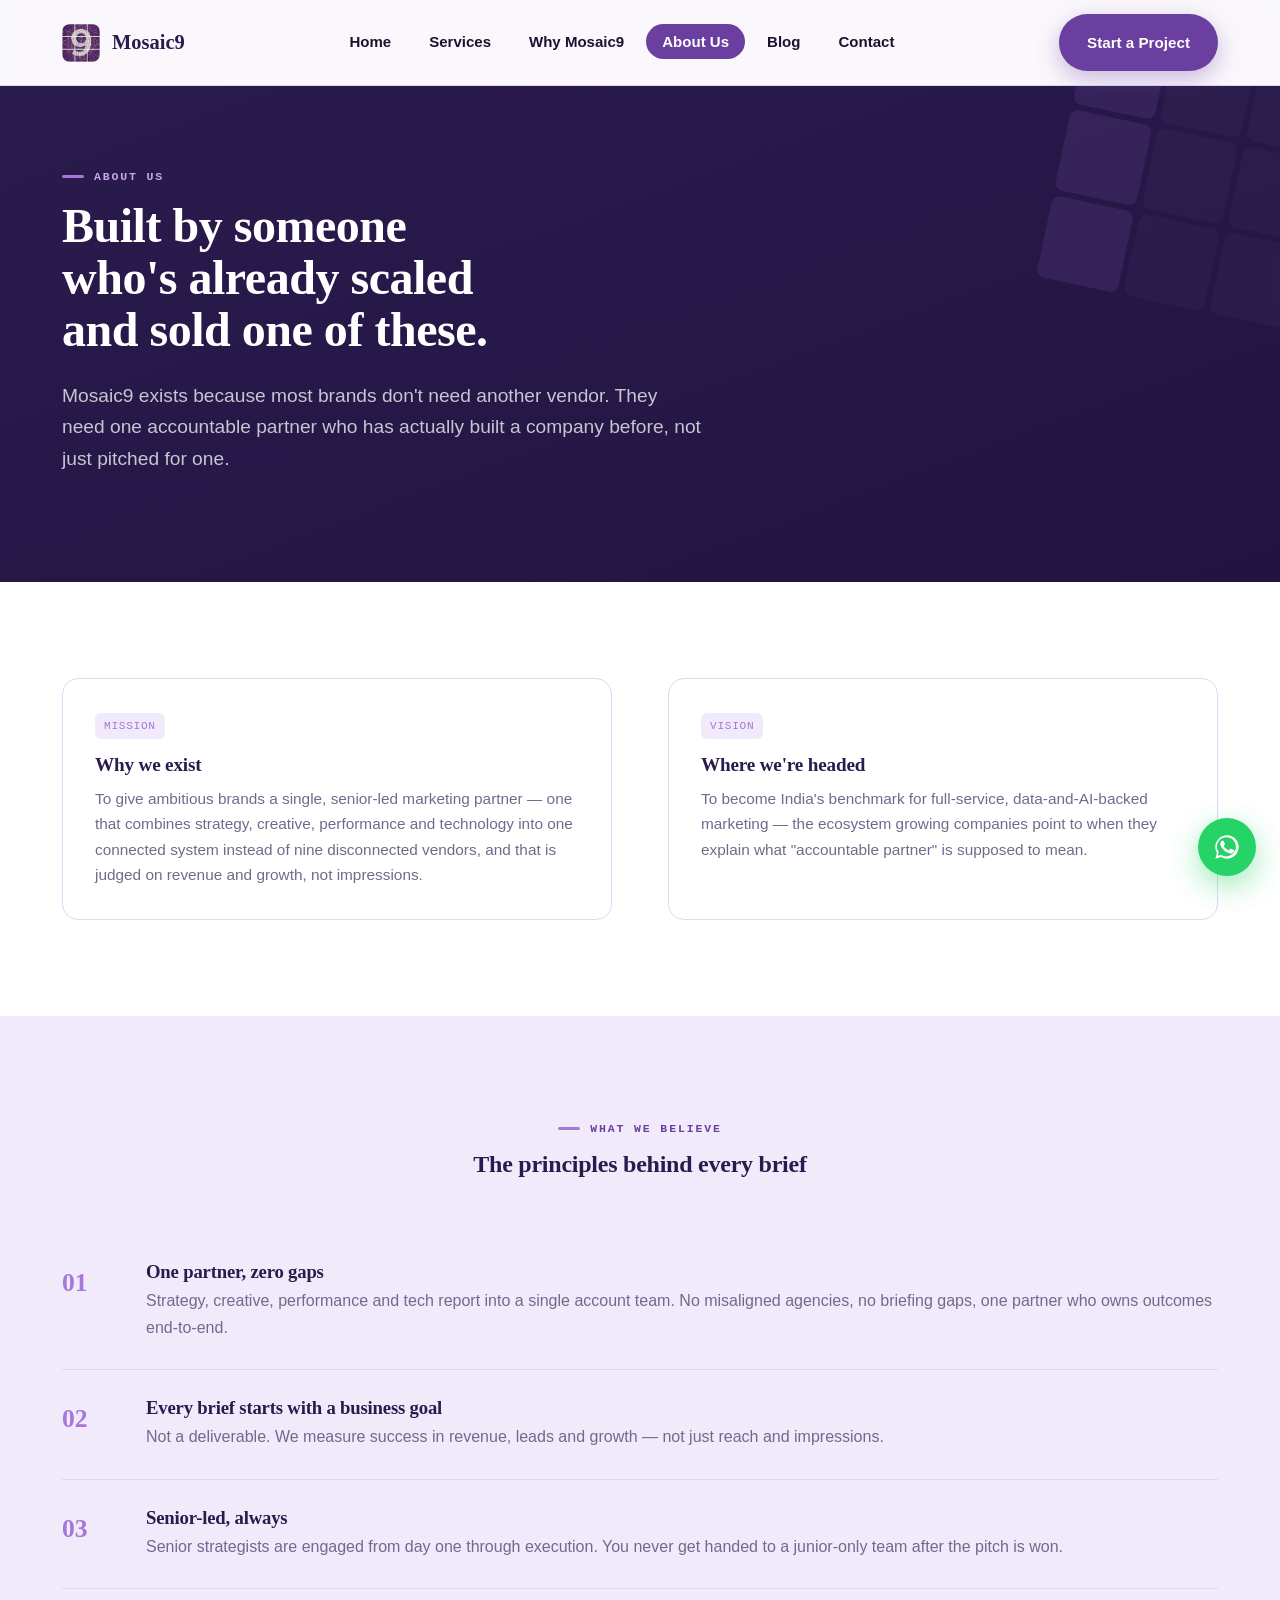
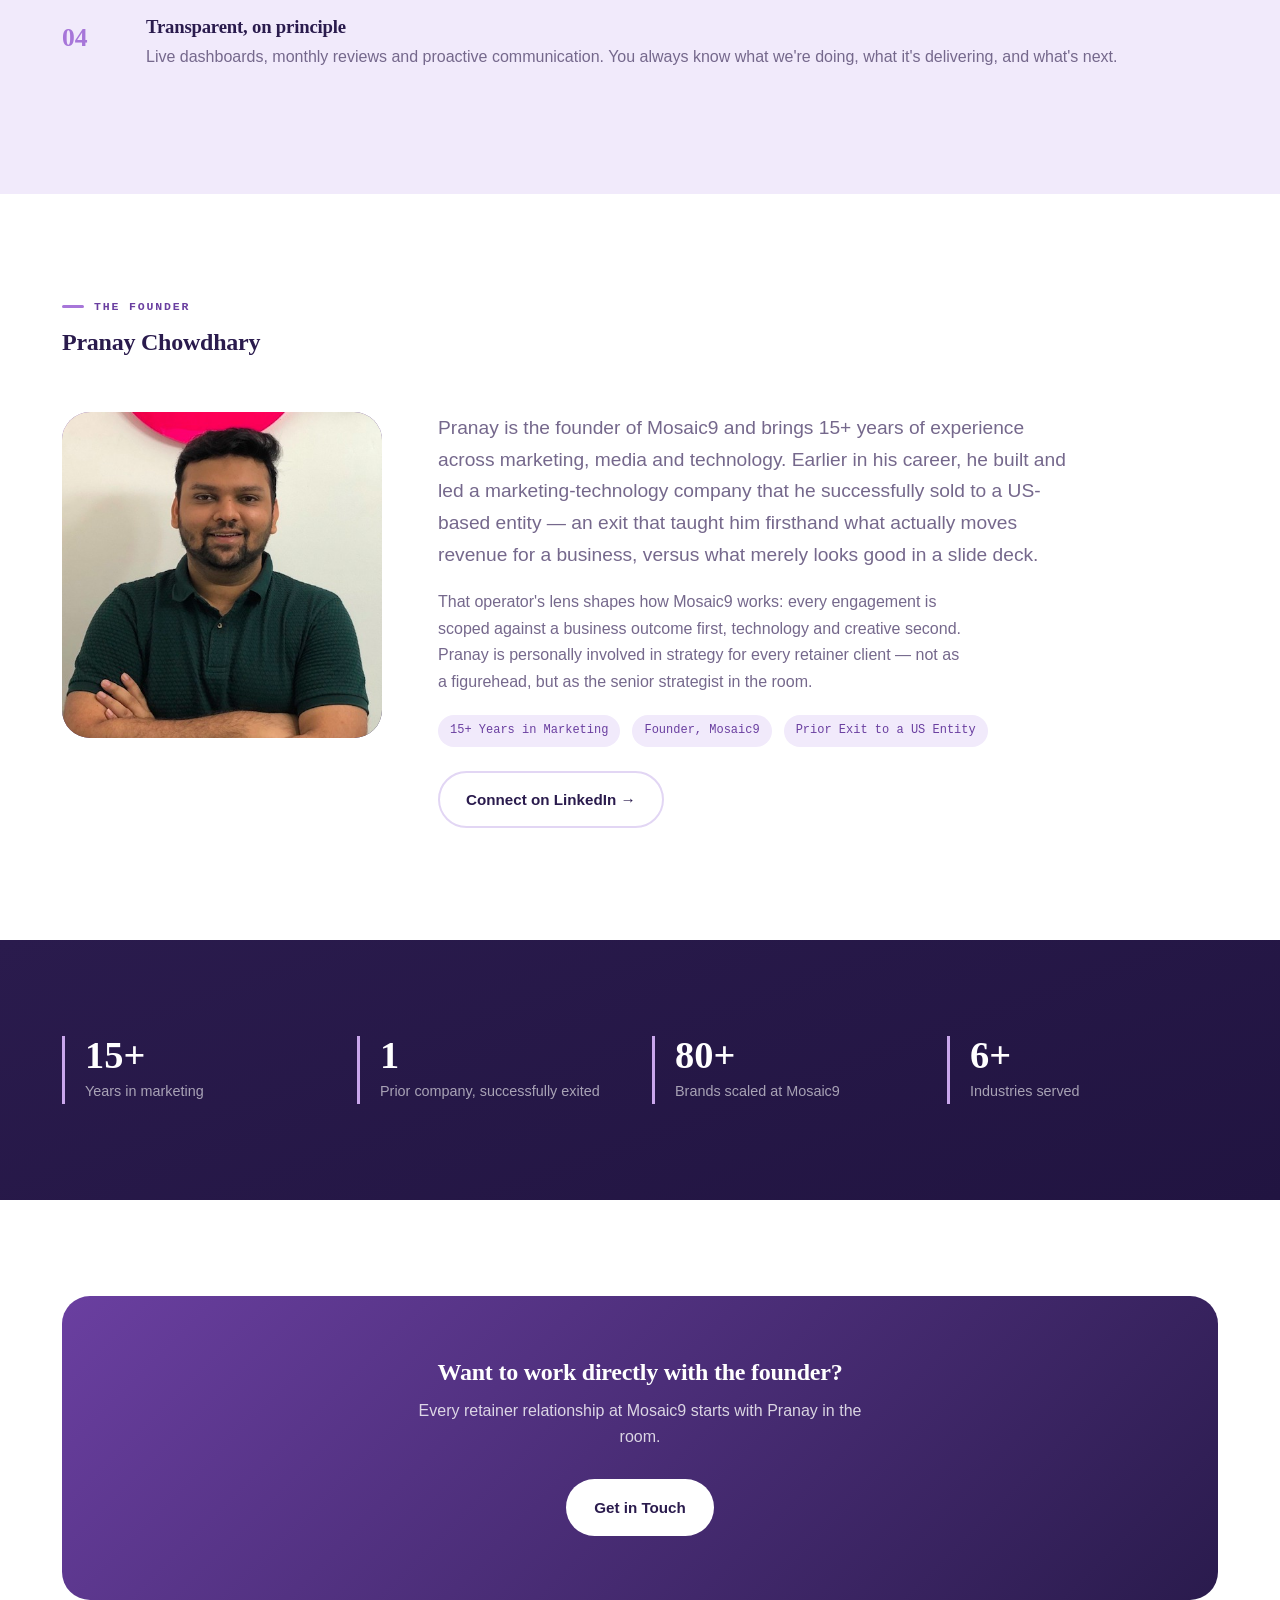
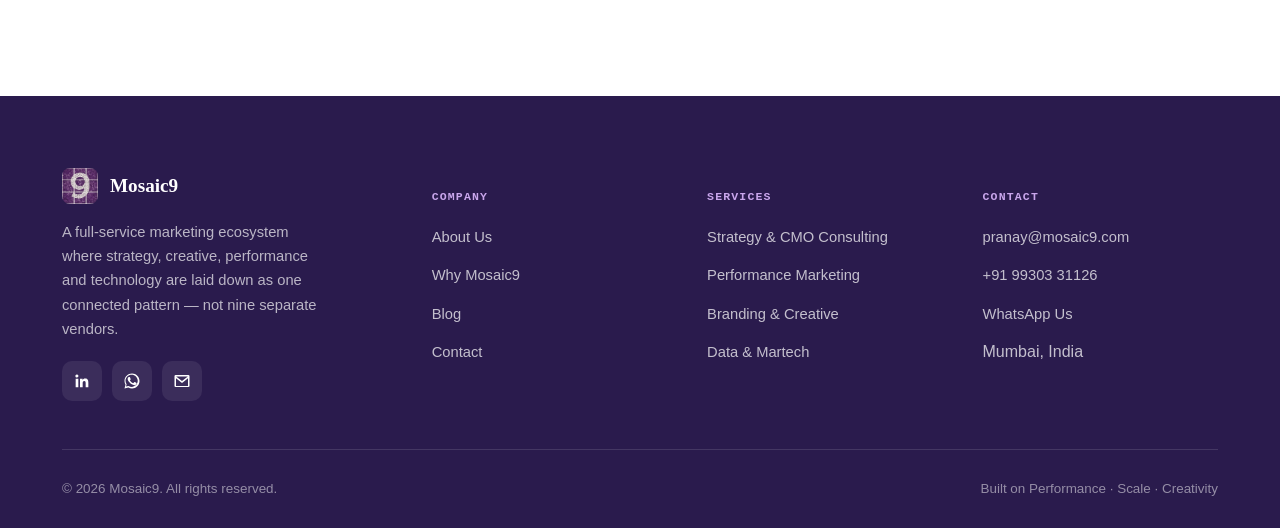
==== commit 7332fe27: "Update about.html" ====
--- a/about.html
+++ b/about.html
@@ -13,23 +13,23 @@
 <meta property="og:title" content="About Us | Mosaic9 &mdash; Founder-Led Marketing Ecosystem">
 <meta property="og:description" content="Meet Mosaic9: a founder-led, full-service marketing ecosystem in Mumbai. Learn our mission, vision, and the story of founder Pranay Chowdhary, 15+ years in marketing.">
 <meta property="og:url" content="https://mosaic9.com/about.html">
-<meta property="og:image" content="https://mosaic9.com/assets/favicon-512.png">
+<meta property="og:image" content="https://mosaic9.com/favicon-512.png">
 <meta property="og:site_name" content="Mosaic9">
 <meta name="twitter:card" content="summary_large_image">
 <meta name="twitter:title" content="About Us | Mosaic9 &mdash; Founder-Led Marketing Ecosystem">
 <meta name="twitter:description" content="Meet Mosaic9: a founder-led, full-service marketing ecosystem in Mumbai. Learn our mission, vision, and the story of founder Pranay Chowdhary, 15+ years in marketing.">
-<meta name="twitter:image" content="https://mosaic9.com/assets/favicon-512.png">
-
-<link rel="icon" type="image/png" sizes="32x32" href="assets/favicon-32.png">
-<link rel="icon" type="image/png" sizes="16x16" href="assets/favicon-16.png">
-<link rel="apple-touch-icon" href="assets/favicon-180.png">
+<meta name="twitter:image" content="https://mosaic9.com/favicon-512.png">
+
+<link rel="icon" type="image/png" sizes="32x32" href="favicon-32.png">
+<link rel="icon" type="image/png" sizes="16x16" href="favicon-16.png">
+<link rel="apple-touch-icon" href="favicon-180.png">
 <link rel="stylesheet" href="style.css">
 </head>
 <body>
 <header class="site-header">
   <nav class="nav">
     <a class="brand" href="index.html">
-      <img src="assets/logo.png" alt="Mosaic9 logo">
+      <img src="logo.png" alt="Mosaic9 logo">
       Mosaic9
     </a>
     <ul class="nav-links">
@@ -120,7 +120,7 @@
     </div>
     <div class="founder">
       <div class="founder-photo">
-        <img src="assets/founder-pranay.jpg" alt="Pranay Chowdhary, Founder of Mosaic9">
+        <img src="founder-pranay.jpg" alt="Pranay Chowdhary, Founder of Mosaic9">
       </div>
       <div>
         <p class="lede" style="max-width:60ch;">Pranay is the founder of Mosaic9 and brings 15+ years of experience across marketing, media and technology. Earlier in his career, he built and led a marketing-technology company that he successfully sold to a US-based entity &mdash; an exit that taught him firsthand what actually moves revenue for a business, versus what merely looks good in a slide deck.</p>
@@ -165,7 +165,7 @@
     <div class="footer-grid">
       <div>
         <div class="footer-brand">
-          <img src="assets/logo.png" alt="Mosaic9 logo">
+          <img src="logo.png" alt="Mosaic9 logo">
           <span>Mosaic9</span>
         </div>
         <p style="max-width:32ch; font-size:0.92rem;">A full-service marketing ecosystem where strategy, creative, performance and technology are laid down as one connected pattern &mdash; not nine separate vendors.</p>
